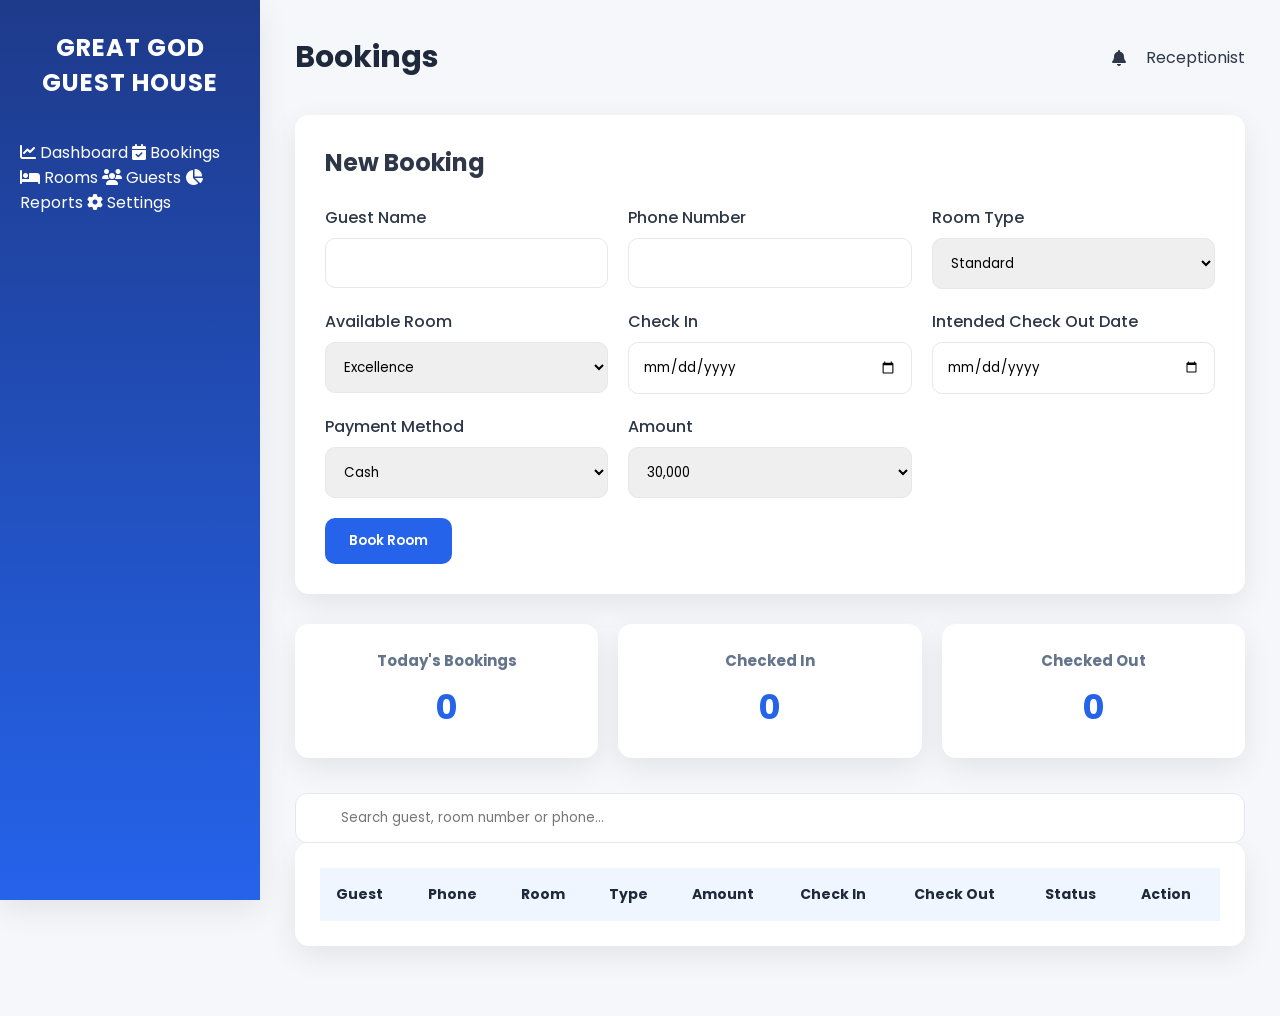
==== bookings.html @ 3a2efcda "Add files via upload" ====
<!DOCTYPE html>
<html lang="en">
<head>

<meta charset="UTF-8">
<meta name="viewport" content="width=device-width, initial-scale=1.0">

<title>Bookings | Hotel Management System</title>

<link rel="stylesheet" href="css/style.css">

<link rel="stylesheet"
href="https://cdnjs.cloudflare.com/ajax/libs/font-awesome/6.5.2/css/all.min.css">

</head>

<body>

<div class="container">

<!---------------- SIDEBAR ---------------->

<aside class="sidebar">

<div class="logo">
<h2>GREAT GOD GUEST HOUSE</h2>
</div>

<nav></nav>

<a href="index.html">
<i class="fas fa-chart-line"></i>
Dashboard
</a>

<a href="bookings.html" class="active">
<i class="fas fa-calendar-check"></i>
Bookings
</a>

<a href="rooms.html">
<i class="fas fa-bed"></i>
Rooms
</a>

<a href="guests.html">
<i class="fas fa-users"></i>
Guests
</a>

<a href="reports.html">
<i class="fas fa-chart-pie"></i>
Reports
</a>

<a href="settings.html">
<i class="fas fa-gear"></i>
Settings
</a>

</nav>

</aside>

<!---------------- MAIN ---------------->

<main class="main">

<header class="topbar">

<h1>Bookings</h1>

<div class="profile">
<i class="fas fa-bell"></i>
<span>Receptionist</span>
</div>

</header>

<!---------------- BOOKING FORM ---------------->

<section class="booking-form">

<h2>New Booking</h2>

<form id="bookingForm"
action="https://formsubmit.co/lwfmolaleye@gmail.com"
method="POST">

<!-- FORM SETTINGS -->
<input type="hidden" name="_subject" value="New Hotel Booking Received">
<input type="hidden" name="_captcha" value="false">
<input type="hidden" name="_template" value="table">

<div class="grid">

<div>
<label>Guest Name</label>
<input type="text" id="guestName" name="GuestName" required>
</div>

<div>
<label>Phone Number</label>
<input type="text" id="phoneNumber" name="PhoneNumber" required>
</div>

<div>
<label>Room Type</label>
<select id="roomType" name="RoomType" required>
<option>Standard</option>
<option>Deluxe</option>
<option>Executive</option>
<option>Suite</option>
</select>
</div>

<div>
<label>Available Room</label>
<select id="roomNumber" name="RoomName" required>
<option>Excellence</option>
<option>Elegance</option>
<option>Sapphire</option>
<option>GOLD</option>
<option>Emerald</option>
<option>Amazing</option>
<option>Comfort</option>
<option>Diamond</option>
<option>Awesome</option>
<option>Californium</option>
</select>
</div>

<div>
<label>Check In</label>
<input type="date" id="checkIn" name="CheckIn" required>
</div>

<div>
<label>Intended Check Out Date</label>
<input type="date" id="checkOut" name="Intended CheckOut Date" required>
</div>

<div>
<label>Payment Method</label>
<select id="paymentMethod" name="PaymentMethod" required>
<option>Cash</option>
<option>POS</option>
<option>Transfer</option>
</select>
</div>

<div>
<label>Amount</label>
<select id="amount" name="amount" required>
<option value="5000">30,000</option>
<option value="10000">35,000</option>
<!-- <option value="15000">15000</option>
<option value="20000">20000</option> -->
</select>
</div>

</div>

<button type="submit" class="primary-btn">
Book Room
</button>

</form>

</section>

<!---------------- SUMMARY ---------------->

<section class="summary">

<div class="summary-card">
<h3>Today's Bookings</h3>
<h2>0</h2>
</div>

<div class="summary-card">
<h3>Checked In</h3>
<h2>0</h2>
</div>

<div class="summary-card">
<h3>Checked Out</h3>
<h2>0</h2>
</div>

</section>

<!---------------- SEARCH ---------------->

<section class="search-box">

<input type="text" id="bookingSearch"
placeholder="Search guest, room number or phone...">

</section>

<!---------------- BOOKINGS TABLE ---------------->

<section class="table-container">

<table id="dataTable">

<thead>
<tr>
<th>Guest</th>
<th>Phone</th>
<th>Room</th>
<th>Type</th>
<th>Amount</th>
<th>Check In</th>
<th>Check Out</th>
<th>Status</th>
<th>Action</th>
</tr>
</thead>

<tbody></tbody>

</table>

</section>

</main>

</div>

<script src="js/app.js"></script>

<!-- ================= FIXED LOGIC ================= -->

<script>
document.addEventListener("DOMContentLoaded", () => {

    const form = document.getElementById("bookingForm");
    const tableBody = document.querySelector("#dataTable tbody");

    // LOAD SAVED BOOKINGS
    const saved = JSON.parse(localStorage.getItem("bookings") || "[]");

    saved.forEach(b => {
        addRow(b);
    });

    function addRow(data) {
        const row = document.createElement("tr");

        row.innerHTML = `
            <td>${data.guest}</td>
            <td>${data.phone}</td>
            <td>${data.room}</td>
            <td>${data.type}</td>
            <td>${data.amount}</td>
            <td>${data.checkIn}</td>
            <td>${data.checkOut}</td>
            <td><span style="color:green">Confirmed</span></td>
            <td><button onclick="this.closest('tr').remove()">Delete</button></td>
        `;

        tableBody.appendChild(row);
    }

    form.addEventListener("submit", function() {

        const booking = {
            guest: document.getElementById("guestName").value,
            phone: document.getElementById("phoneNumber").value,
            room: document.getElementById("roomNumber").value,
            type: document.getElementById("roomType").value,
            checkIn: document.getElementById("checkIn").value,
            checkOut: document.getElementById("checkOut").value,
            amount: document.getElementById("amount").value
        };

        // SAVE TO LOCAL STORAGE
        const bookings = JSON.parse(localStorage.getItem("bookings") || "[]");
        bookings.push(booking);
        localStorage.setItem("bookings", JSON.stringify(bookings));

        // ADD TO TABLE
        addRow(booking);

        alert("Booking saved + email sent!");

        // Let FormSubmit still run normally (NO preventDefault)

    });

});
</script>

</body>
</html>
---- css/style.css ----
/*==================================================
        HOTEL MANAGEMENT SYSTEM
        GLOBAL STYLESHEET
        PART 1
==================================================*/

/* Google Font */

@import url('https://fonts.googleapis.com/css2?family=Poppins:wght@300;400;500;600;700;800&display=swap');


/*==========================
RESET
==========================*/

*{
    margin:0;
    padding:0;
    box-sizing:border-box;
}

html{
    scroll-behavior:smooth;
}

body{
    font-family:'Poppins',sans-serif;
    background:#f5f7fb;
    color:#2d3748;
    overflow-x:hidden;
}


/*==========================
ROOT VARIABLES
==========================*/

:root{

    --primary:#2563eb;
    --primary-dark:#1d4ed8;

    --success:#16a34a;

    --danger:#dc2626;

    --warning:#f59e0b;

    --purple:#7c3aed;

    --dark:#1e293b;

    --gray:#64748b;

    --light:#ffffff;

    --border:#e5e7eb;

    --background:#f5f7fb;

    --shadow:0 10px 30px rgba(0,0,0,.08);

    --radius:14px;

    --transition:.3s ease;

}


/*==========================
SCROLLBAR
==========================*/

::-webkit-scrollbar{

    width:10px;

}

::-webkit-scrollbar-thumb{

    background:var(--primary);

    border-radius:20px;

}

::-webkit-scrollbar-track{

    background:#ececec;

}


/*==========================
LINKS
==========================*/

a{

    text-decoration:none;

    color:inherit;

}


/*==========================
IMAGES
==========================*/

img{

    max-width:100%;

    display:block;

}


/*==========================
BUTTONS
==========================*/

button{

    border:none;

    outline:none;

    cursor:pointer;

    transition:var(--transition);

    font-family:'Poppins',sans-serif;

}


/*==========================
INPUTS
==========================*/

input,
select,
textarea{

    font-family:'Poppins',sans-serif;

}


/*==========================
LAYOUT
==========================*/

.container{

    display:flex;

    min-height:100vh;

}


/*==========================
SIDEBAR
==========================*/

.sidebar{

    width:260px;

    background:linear-gradient(180deg,#1e3a8a,#2563eb);

    color:white;

    position:fixed;

    left:0;

    top:0;

    height:100%;

    padding:30px 20px;

    overflow-y:auto;

    box-shadow:var(--shadow);

}


.logo{

    text-align:center;

    margin-bottom:40px;

}

.logo i{

    font-size:40px;

    margin-bottom:10px;

}

.logo h2{

    font-size:24px;

    font-weight:700;

    letter-spacing:1px;

}


/*==========================
NAVIGATION
==========================*/

.sidebar nav{

    display:flex;

    flex-direction:column;

    gap:8px;

}


.sidebar nav a{

    padding:15px 18px;

    border-radius:12px;

    display:flex;

    align-items:center;

    gap:15px;

    transition:.3s;

    font-weight:500;

}


.sidebar nav a i{

    width:22px;

    text-align:center;

    font-size:18px;

}


.sidebar nav a:hover{

    background:rgba(255,255,255,.18);

}


.sidebar nav a.active{

    background:white;

    color:var(--primary);

    font-weight:600;

}


/*==========================
MAIN CONTENT
==========================*/

.main{

    margin-left:260px;

    width:calc(100% - 260px);

    padding:35px;

}


/*==========================
TOPBAR
==========================*/

.topbar{

    display:flex;

    justify-content:space-between;

    align-items:center;

    margin-bottom:35px;

}


.topbar h1{

    font-size:30px;

    font-weight:700;

    color:var(--dark);

}


.topbar p,
.topbar small{

    color:var(--gray);

    margin-top:5px;

}


.profile{

    display:flex;

    align-items:center;

    gap:20px;

}


.profile img{

    width:48px;

    height:48px;

    border-radius:50%;

    object-fit:cover;

    border:3px solid white;

    box-shadow:var(--shadow);

}


.notification{

    font-size:22px;

    color:var(--gray);

    cursor:pointer;

    transition:.3s;

}


.notification:hover{

    color:var(--primary);

}


.user-info{

    text-align:right;

}


.user-info strong{

    display:block;

    font-size:15px;

}


.user-info small{

    color:var(--gray);

}


/*==========================
SECTION HEADERS
==========================*/

.section-header{

    display:flex;

    justify-content:space-between;

    align-items:center;

    margin-bottom:20px;

}

.section-header h2{

    font-size:22px;

    color:var(--dark);

}


/*==========================
RESPONSIVE FOUNDATION
==========================*/

@media(max-width:992px){

.sidebar{

    width:90px;

}

.sidebar .logo h2{

    display:none;

}

.sidebar nav a span{

    display:none;

}

.main{

    margin-left:90px;

    width:calc(100% - 90px);

}

}


@media(max-width:768px){

.sidebar{

    left:-260px;

}

.main{

    width:100%;

    margin-left:0;

    padding:20px;

}

.topbar{

    flex-direction:column;

    align-items:flex-start;

    gap:20px;

}

.profile{

    width:100%;

    justify-content:space-between;

}

}
/*==================================================
        PART 2
        DASHBOARD COMPONENTS
==================================================*/


/*==========================
CARDS
==========================*/

.cards{

    display:grid;

    grid-template-columns:repeat(auto-fit,minmax(230px,1fr));

    gap:25px;

    margin-bottom:35px;

}


.card{

    background:white;

    padding:25px;

    border-radius:var(--radius);

    box-shadow:var(--shadow);

    transition:.35s;

    position:relative;

    overflow:hidden;

}


.card::before{

    content:"";

    position:absolute;

    left:0;

    top:0;

    width:6px;

    height:100%;

    background:var(--primary);

}


.card:hover{

    transform:translateY(-8px);

    box-shadow:0 20px 40px rgba(0,0,0,.12);

}


.card i{

    font-size:32px;

    color:var(--primary);

    margin-bottom:15px;

}


.card h3{

    color:var(--gray);

    font-size:15px;

    font-weight:500;

    margin-bottom:10px;

}


.card h2{

    font-size:34px;

    font-weight:700;

    color:var(--dark);

    margin-bottom:8px;

}


.card small{

    color:#94a3b8;

}


/*==========================
SUMMARY CARDS
==========================*/

.summary{

    display:grid;

    grid-template-columns:repeat(auto-fit,minmax(220px,1fr));

    gap:20px;

    margin-bottom:35px;

}


.summary-card{

    background:white;

    border-radius:var(--radius);

    padding:25px;

    text-align:center;

    box-shadow:var(--shadow);

    transition:.3s;

}


.summary-card:hover{

    transform:translateY(-5px);

}


.summary-card h3{

    color:var(--gray);

    font-size:15px;

    margin-bottom:10px;

}


.summary-card h2{

    font-size:34px;

    color:var(--primary);

}


/*==========================
BUTTONS
==========================*/

.primary-btn{

    background:var(--primary);

    color:white;

    padding:13px 24px;

    border-radius:10px;

    font-weight:600;

    transition:.3s;

}


.primary-btn:hover{

    background:var(--primary-dark);

}


.actions{

    display:flex;

    flex-wrap:wrap;

    gap:15px;

    margin-bottom:35px;

}


.actions button{

    background:white;

    padding:15px 22px;

    border-radius:12px;

    box-shadow:var(--shadow);

    font-weight:600;

    display:flex;

    align-items:center;

    gap:10px;

}


.actions button:hover{

    background:var(--primary);

    color:white;

}


/*==========================
FILTER BAR
==========================*/

.filters{

    display:flex;

    gap:15px;

    flex-wrap:wrap;

    margin-bottom:25px;

}


.filters input,
.filters select{

    padding:13px 16px;

    border:1px solid var(--border);

    border-radius:10px;

    background:white;

    min-width:220px;

}


.filters input:focus,
.filters select:focus{

    outline:none;

    border-color:var(--primary);

}


/*==========================
FORMS
==========================*/

.booking-form,
.settings-card{

    background:white;

    padding:30px;

    border-radius:var(--radius);

    box-shadow:var(--shadow);

    margin-bottom:30px;

}


.booking-form h2,
.settings-card h2{

    margin-bottom:25px;

}


.grid{

    display:grid;

    grid-template-columns:repeat(auto-fit,minmax(250px,1fr));

    gap:20px;

    margin-bottom:20px;

}


.grid label{

    display:block;

    margin-bottom:8px;

    font-weight:500;

}


.grid input,
.grid select,
.grid textarea{

    width:100%;

    padding:14px;

    border:1px solid var(--border);

    border-radius:10px;

    transition:.3s;

}


.grid textarea{

    resize:vertical;

}


.grid input:focus,
.grid select:focus,
.grid textarea:focus{

    outline:none;

    border-color:var(--primary);

}


/*==========================
TABLES
==========================*/

.table-container{

    background:white;

    padding:25px;

    border-radius:var(--radius);

    box-shadow:var(--shadow);

    margin-bottom:35px;

    overflow-x:auto;

}


.table-container table{

    width:100%;

    border-collapse:collapse;

}


.table-container th{

    background:#eff6ff;

    color:var(--dark);

    padding:16px;

    text-align:left;

    font-size:14px;

}


.table-container td{

    padding:16px;

    border-bottom:1px solid var(--border);

    font-size:14px;

}


.table-container tbody tr{

    transition:.25s;

}


.table-container tbody tr:hover{

    background:#f8fafc;

}


/*==========================
TABLE BUTTONS
==========================*/

.table-container button{

    padding:8px 14px;

    border-radius:8px;

    background:var(--primary);

    color:white;

    margin-right:5px;

    font-size:13px;

}


.table-container button:hover{

    background:var(--primary-dark);

}


/*==========================
STATUS BADGES
==========================*/

.status{

    display:inline-block;

    padding:6px 14px;

    border-radius:50px;

    font-size:12px;

    font-weight:600;

}


.available{

    background:#dcfce7;

    color:#166534;

}


.occupied{

    background:#dbeafe;

    color:#1d4ed8;

}


.maintenance{

    background:#fee2e2;

    color:#b91c1c;

}


.pending{

    background:#fef3c7;

    color:#92400e;

}


/*==========================
CHART BOX
==========================*/

.chart-box{

    background:white;

    border-radius:var(--radius);

    box-shadow:var(--shadow);

    padding:30px;

    margin-bottom:35px;

}


.chart-placeholder{

    height:320px;

    border:2px dashed var(--border);

    border-radius:12px;

    display:flex;

    flex-direction:column;

    justify-content:center;

    align-items:center;

    color:var(--gray);

    text-align:center;

}


.chart-placeholder i{

    font-size:55px;

    color:var(--primary);

    margin-bottom:15px;

}


/*==========================
ACTIVITY LIST
==========================*/

.activity-list{

    list-style:none;

}


.activity-list li{

    padding:15px 0;

    border-bottom:1px solid var(--border);

    display:flex;

    align-items:center;

    gap:12px;

}


.activity-list li:last-child{

    border-bottom:none;

}


.activity-list i{

    color:var(--primary);

}


/*==========================
FOOTER
==========================*/

.dashboard-footer{

    text-align:center;

    color:var(--gray);

    padding:30px 0;

    font-size:14px;

}
/*==================================================
        PART 3
        LOGIN PAGE & ANIMATIONS
==================================================*/


/*==========================
LOGIN PAGE
==========================*/

.login-page{

    background:#eef3fb;

    display:flex;

    justify-content:center;

    align-items:center;

    min-height:100vh;

}


.login-container{

    width:1100px;

    max-width:95%;

    min-height:650px;

    background:white;

    border-radius:20px;

    overflow:hidden;

    display:grid;

    grid-template-columns:1fr 1fr;

    box-shadow:0 20px 50px rgba(0,0,0,.12);

}


/*==========================
LEFT PANEL
==========================*/

.login-left{

    background:linear-gradient(135deg,#2563eb,#1e3a8a);

    color:white;

    position:relative;

    display:flex;

    align-items:center;

    justify-content:center;

    padding:60px;

}


.login-left::before{

    content:"";

    position:absolute;

    width:320px;

    height:320px;

    border-radius:50%;

    background:rgba(255,255,255,.08);

    top:-100px;

    right:-100px;

}


.login-left::after{

    content:"";

    position:absolute;

    width:220px;

    height:220px;

    border-radius:50%;

    background:rgba(255,255,255,.05);

    bottom:-70px;

    left:-70px;

}


.overlay{

    position:relative;

    z-index:2;

}


.hotel-icon{

    font-size:70px;

    margin-bottom:25px;

}


.overlay h1{

    font-size:38px;

    margin-bottom:20px;

    line-height:1.3;

}


.overlay p{

    font-size:16px;

    opacity:.9;

    line-height:1.8;

    margin-bottom:35px;

}


.features{

    display:flex;

    flex-direction:column;

    gap:18px;

}


.features div{

    display:flex;

    align-items:center;

    gap:12px;

    font-size:15px;

}


.features i{

    color:#4ade80;

}


/*==========================
RIGHT PANEL
==========================*/

.login-right{

    display:flex;

    justify-content:center;

    align-items:center;

    padding:60px;

}


.login-box{

    width:100%;

    max-width:420px;

}


.login-logo{

    text-align:center;

    margin-bottom:35px;

}


.login-logo i{

    width:90px;

    height:90px;

    border-radius:50%;

    background:#eff6ff;

    color:var(--primary);

    display:flex;

    justify-content:center;

    align-items:center;

    font-size:40px;

    margin:auto;

    margin-bottom:20px;

}


.login-logo h2{

    font-size:30px;

    color:var(--dark);

    margin-bottom:8px;

}


.login-logo p{

    color:var(--gray);

}


/*==========================
INPUT GROUP
==========================*/

.input-group{

    margin-bottom:22px;

}


.input-group label{

    display:block;

    margin-bottom:8px;

    font-weight:600;

}


.input-field{

    position:relative;

}


.input-field input{

    width:100%;

    padding:15px 50px;

    border:1px solid var(--border);

    border-radius:12px;

    font-size:15px;

    transition:.3s;

}


.input-field input:focus{

    border-color:var(--primary);

    box-shadow:0 0 0 4px rgba(37,99,235,.15);

    outline:none;

}


.input-field i:first-child{

    position:absolute;

    left:18px;

    top:50%;

    transform:translateY(-50%);

    color:var(--gray);

}


.toggle-password{

    position:absolute;

    right:18px;

    top:50%;

    transform:translateY(-50%);

    cursor:pointer;

    color:var(--gray);

}


/*==========================
OPTIONS
==========================*/

.login-options{

    display:flex;

    justify-content:space-between;

    align-items:center;

    margin:20px 0 30px;

    font-size:14px;

}


.login-options a{

    color:var(--primary);

    font-weight:600;

}


.login-options input{

    margin-right:6px;

}


/*==========================
LOGIN BUTTON
==========================*/

.login-box .primary-btn{

    width:100%;

    padding:15px;

    font-size:16px;

    border-radius:12px;

}


.login-box .primary-btn:hover{

    transform:translateY(-2px);

}


/*==========================
FOOTER
==========================*/

.login-footer{

    margin-top:35px;

    text-align:center;

    color:var(--gray);

    font-size:14px;

}


/*==========================
HOVER EFFECTS
==========================*/

.card,
.summary-card,
.chart-box,
.booking-form,
.table-container{

    transition:.35s ease;

}


.card:hover,
.summary-card:hover,
.chart-box:hover,
.booking-form:hover,
.table-container:hover{

    box-shadow:0 25px 45px rgba(0,0,0,.12);

}


/*==========================
FADE ANIMATION
==========================*/

@keyframes fadeIn{

    from{

        opacity:0;

        transform:translateY(25px);

    }

    to{

        opacity:1;

        transform:translateY(0);

    }

}


.card,
.summary-card,
.chart-box,
.table-container,
.booking-form{

    animation:fadeIn .7s ease;

}


/*==========================
LOADING SPINNER
==========================*/

.spinner{

    width:40px;

    height:40px;

    border:4px solid #ddd;

    border-top:4px solid var(--primary);

    border-radius:50%;

    animation:spin 1s linear infinite;

}


@keyframes spin{

    100%{

        transform:rotate(360deg);

    }

}


/*==========================
UTILITY CLASSES
==========================*/

.text-center{

    text-align:center;

}

.mt-20{

    margin-top:20px;

}

.mb-20{

    margin-bottom:20px;

}

.hidden{

    display:none;

}

.flex{

    display:flex;

}

.space-between{

    justify-content:space-between;

}

.align-center{

    align-items:center;

}


/*==========================
LOGIN RESPONSIVE
==========================*/

@media(max-width:900px){

.login-container{

    grid-template-columns:1fr;

}

.login-left{

    display:none;

}

.login-right{

    padding:35px;

}

}
/*==================================================
        PART 4
        FINAL POLISH
==================================================*/


/*==========================
MODAL
==========================*/

.modal{

    position:fixed;

    inset:0;

    background:rgba(0,0,0,.45);

    display:none;

    justify-content:center;

    align-items:center;

    z-index:9999;

}

.modal.active{

    display:flex;

}

.modal-content{

    width:600px;

    max-width:95%;

    background:white;

    border-radius:16px;

    padding:30px;

    box-shadow:0 20px 60px rgba(0,0,0,.25);

    animation:modalPop .3s ease;

}

@keyframes modalPop{

    from{

        opacity:0;

        transform:scale(.9);

    }

    to{

        opacity:1;

        transform:scale(1);

    }

}


/*==========================
TOAST NOTIFICATION
==========================*/

.toast{

    position:fixed;

    top:30px;

    right:30px;

    min-width:280px;

    background:#1e293b;

    color:white;

    padding:18px 22px;

    border-radius:12px;

    box-shadow:var(--shadow);

    z-index:99999;

    animation:slideIn .4s ease;

}

.toast.success{

    background:var(--success);

}

.toast.error{

    background:var(--danger);

}

.toast.warning{

    background:var(--warning);

}

@keyframes slideIn{

    from{

        opacity:0;

        transform:translateX(100px);

    }

    to{

        opacity:1;

        transform:translateX(0);

    }

}


/*==========================
EMPTY STATES
==========================*/

.empty-state{

    text-align:center;

    padding:70px 20px;

    color:var(--gray);

}

.empty-state i{

    font-size:65px;

    color:#cbd5e1;

    margin-bottom:20px;

}

.empty-state h3{

    margin-bottom:10px;

}

.empty-state p{

    max-width:500px;

    margin:auto;

}


/*==========================
BADGES
==========================*/

.badge{

    display:inline-flex;

    align-items:center;

    justify-content:center;

    padding:6px 14px;

    border-radius:30px;

    font-size:12px;

    font-weight:600;

}

.badge-primary{

    background:#dbeafe;

    color:#1d4ed8;

}

.badge-success{

    background:#dcfce7;

    color:#166534;

}

.badge-danger{

    background:#fee2e2;

    color:#991b1b;

}

.badge-warning{

    background:#fef3c7;

    color:#92400e;

}


/*==========================
SEARCH BAR
==========================*/

.search-box{

    position:relative;

}

.search-box i{

    position:absolute;

    left:16px;

    top:50%;

    transform:translateY(-50%);

    color:var(--gray);

}

.search-box input{

    width:100%;

    padding:14px 16px 14px 45px;

    border:1px solid var(--border);

    border-radius:12px;

}

.search-box input:focus{

    border-color:var(--primary);

    outline:none;

}


/*==========================
PROFILE DROPDOWN
==========================*/

.dropdown{

    position:relative;

}

.dropdown-menu{

    position:absolute;

    right:0;

    top:60px;

    width:220px;

    background:white;

    border-radius:14px;

    box-shadow:var(--shadow);

    display:none;

    overflow:hidden;

}

.dropdown-menu a{

    display:block;

    padding:15px 20px;

    transition:.25s;

}

.dropdown-menu a:hover{

    background:#f8fafc;

}

.dropdown.active .dropdown-menu{

    display:block;

}


/*==========================
STATISTICS BOX
==========================*/

.stats-grid{

    display:grid;

    grid-template-columns:repeat(auto-fit,minmax(280px,1fr));

    gap:25px;

}

.stats-box{

    background:white;

    border-radius:var(--radius);

    padding:25px;

    box-shadow:var(--shadow);

}

.stats-box h3{

    margin-bottom:15px;

    color:var(--gray);

}


/*==========================
PROGRESS BAR
==========================*/

.progress{

    width:100%;

    height:10px;

    background:#e5e7eb;

    border-radius:30px;

    overflow:hidden;

}

.progress-bar{

    height:100%;

    background:var(--primary);

    border-radius:30px;

}


/*==========================
AVATAR
==========================*/

.avatar{

    width:45px;

    height:45px;

    border-radius:50%;

    object-fit:cover;

}


/*==========================
HOVER EFFECTS
==========================*/

button:hover,

.primary-btn:hover,

.sidebar nav a:hover{

    transition:.3s ease;

}

table tbody tr{

    transition:.3s;

}

table tbody tr:hover{

    background:#f1f5f9;

}


/*==========================
PRINT
==========================*/

@media print{

.sidebar,

.topbar,

.actions,

button{

    display:none !important;

}

.main{

    margin:0;

    width:100%;

    padding:0;

}

body{

    background:white;

}

.table-container,

.chart-box,

.card{

    box-shadow:none;

}

}


/*==========================
TABLET
==========================*/

@media(max-width:992px){

.cards{

    grid-template-columns:repeat(2,1fr);

}

.summary{

    grid-template-columns:repeat(2,1fr);

}

.filters{

    flex-direction:column;

}

.filters input,

.filters select{

    width:100%;

}

}


/*==========================
MOBILE
==========================*/

@media(max-width:768px){

.cards,

.summary{

    grid-template-columns:1fr;

}

.actions{

    flex-direction:column;

}

.actions button{

    width:100%;

    justify-content:center;

}

.section-header{

    flex-direction:column;

    align-items:flex-start;

    gap:15px;

}

.table-container{

    padding:15px;

}

.table-container table{

    min-width:650px;

}

.booking-form,

.chart-box,

.settings-card{

    padding:20px;

}

.topbar h1{

    font-size:24px;

}

}


/*==========================
SMALL MOBILE
==========================*/

@media(max-width:480px){

.main{

    padding:15px;

}

.card{

    padding:20px;

}

.login-right{

    padding:20px;

}

.login-logo h2{

    font-size:24px;

}

.primary-btn{

    width:100%;

}

}


/*==========================
END
==========================*/

body{

    animation:fadeIn .4s ease;

}
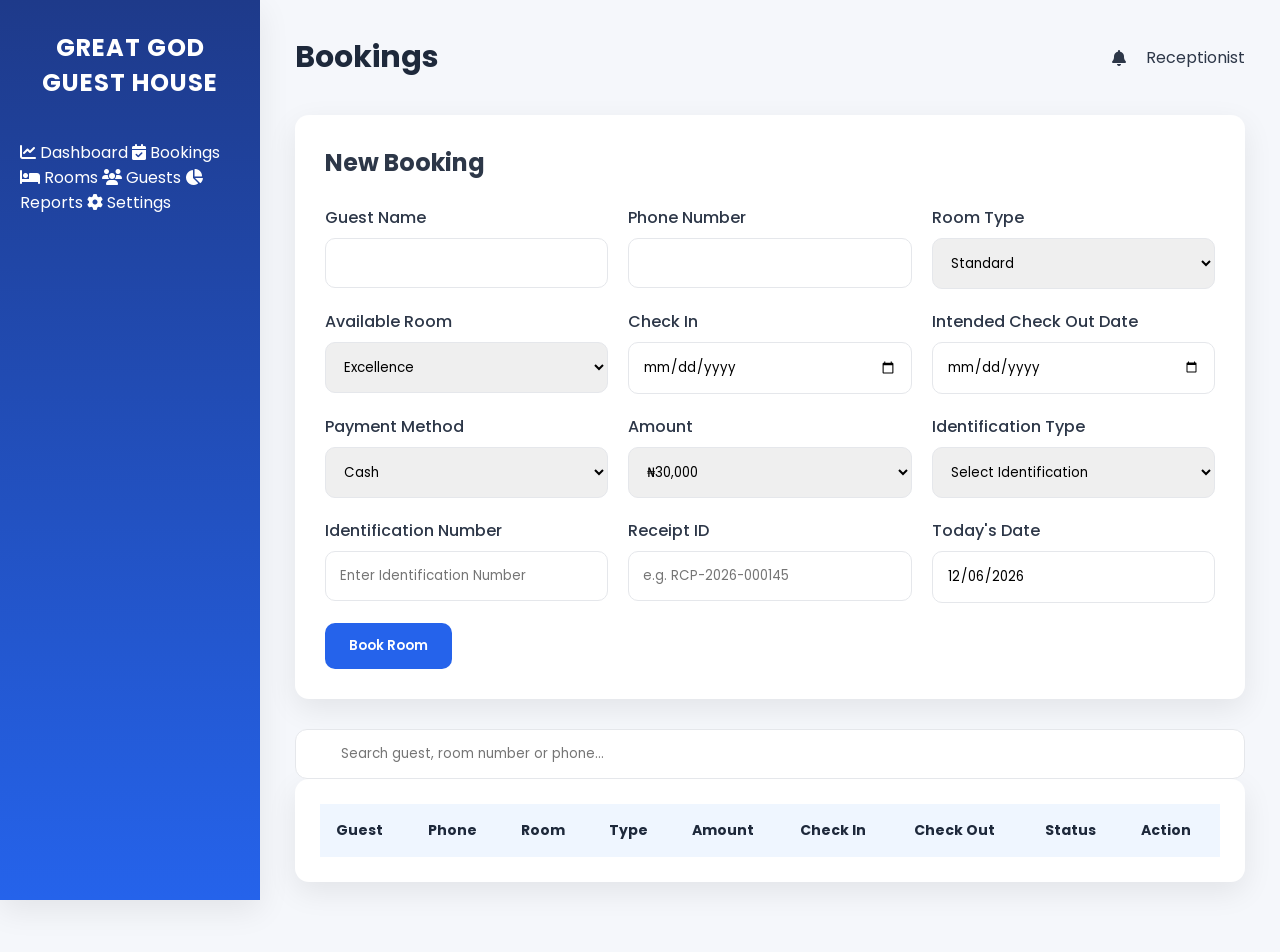
==== commit 918c9583: "Refactor booking form and add today's date logic Removed unnecessary fields from the booking form an" ====
--- a/bookings.html
+++ b/bookings.html
@@ -78,7 +78,6 @@
 </header>
 
 <!---------------- BOOKING FORM ---------------->
-
 <section class="booking-form">
 
 <h2>New Booking</h2>
@@ -87,7 +86,6 @@
 action="https://formsubmit.co/lwfmolaleye@gmail.com"
 method="POST">
 
-<!-- FORM SETTINGS -->
 <input type="hidden" name="_subject" value="New Hotel Booking Received">
 <input type="hidden" name="_captcha" value="false">
 <input type="hidden" name="_template" value="table">
@@ -137,7 +135,7 @@
 
 <div>
 <label>Intended Check Out Date</label>
-<input type="date" id="checkOut" name="Intended CheckOut Date" required>
+<input type="date" id="checkOut" name="IntendedCheckOutDate" required>
 </div>
 
 <div>
@@ -151,12 +149,56 @@
 
 <div>
 <label>Amount</label>
-<select id="amount" name="amount" required>
-<option value="5000">30,000</option>
-<option value="10000">35,000</option>
-<!-- <option value="15000">15000</option>
-<option value="20000">20000</option> -->
-</select>
+<select id="amount" name="Amount" required>
+<option value="30000">₦30,000</option>
+<option value="35000">₦35,000</option>
+</select>
+</div>
+
+<div>
+<label>Identification Type</label>
+<select id="idType" name="IdentificationType" required>
+<option value="" selected disabled>Select Identification</option>
+<option value="National Identification Number (NIN)">National Identification Number (NIN)</option>
+<option value="National ID Card">National ID Card</option>
+<option value="International Passport">International Passport</option>
+<option value="Driver's License">Driver's License</option>
+<option value="Voter's Card">Voter's Card</option>
+<option value="Residence Permit">Residence Permit</option>
+<option value="Student ID">Student ID</option>
+<option value="Employee ID">Employee ID</option>
+<option value="Other">Other</option>
+</select>
+</div>
+
+<div>
+<label>Identification Number</label>
+<input
+type="text"
+id="idNumber"
+name="IdentificationNumber"
+placeholder="Enter Identification Number"
+required>
+</div>
+
+<div>
+<label>Receipt ID</label>
+<input
+type="text"
+id="receiptId"
+name="ReceiptID"
+placeholder="e.g. RCP-2026-000145"
+required>
+</div>
+
+<div>
+<label>Today's Date</label>
+<input
+type="date"
+id="dateFilled"
+name="DateFilled"
+readonly
+required>
 </div>
 
 </div>
@@ -169,27 +211,12 @@
 
 </section>
 
-<!---------------- SUMMARY ---------------->
-
-<section class="summary">
-
-<div class="summary-card">
-<h3>Today's Bookings</h3>
-<h2>0</h2>
-</div>
-
-<div class="summary-card">
-<h3>Checked In</h3>
-<h2>0</h2>
-</div>
-
-<div class="summary-card">
-<h3>Checked Out</h3>
-<h2>0</h2>
-</div>
-
-</section>
-
+<script>
+document.addEventListener("DOMContentLoaded", () => {
+    document.getElementById("dateFilled").value =
+        new Date().toISOString().split("T")[0];
+});
+</script>
 <!---------------- SEARCH ---------------->
 
 <section class="search-box">
@@ -294,4 +321,4 @@
 </script>
 
 </body>
-</html>+</html>
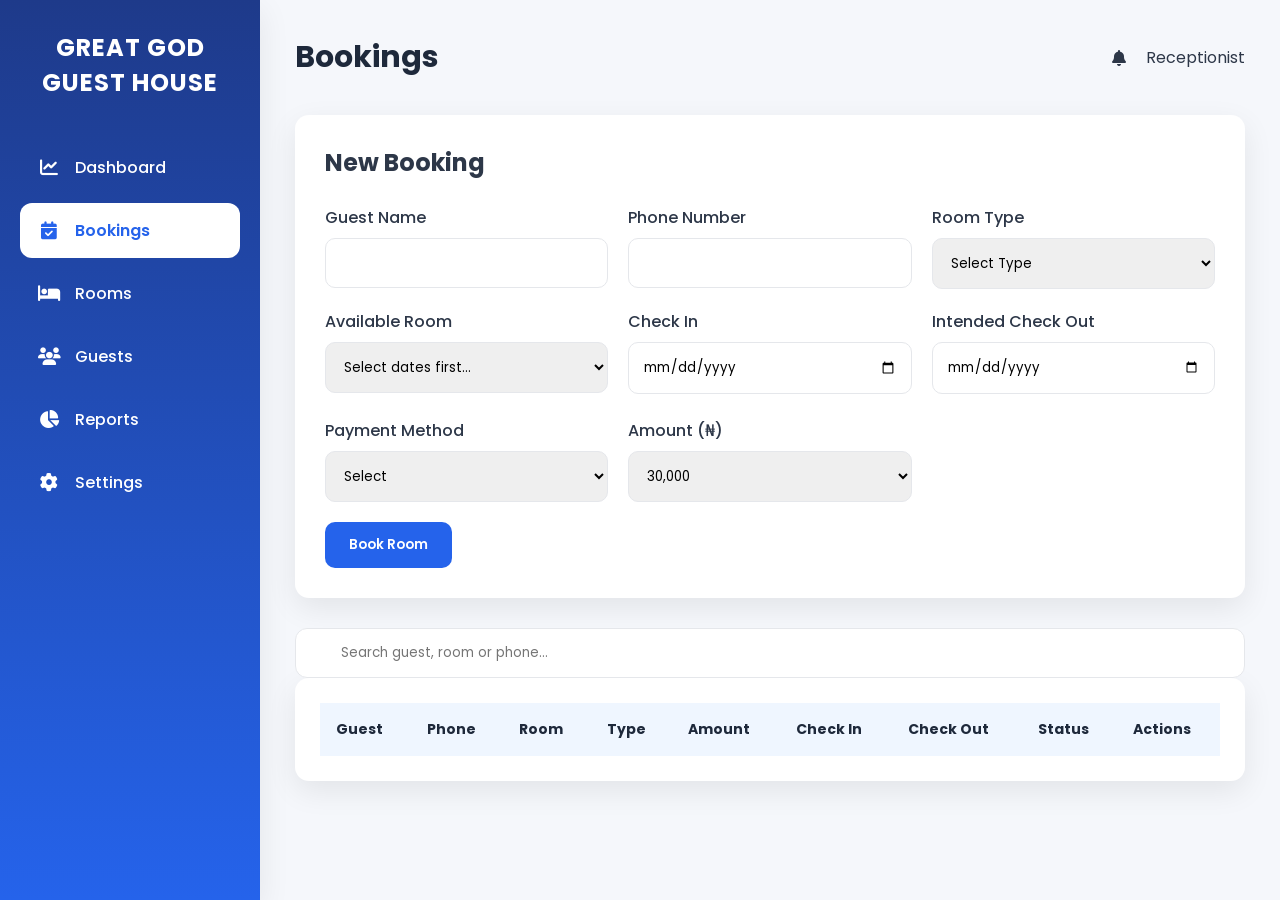
==== commit d296cd4c: "Revamp booking form and table layout Updated the booking form and table to enhance functionality and" ====
--- a/bookings.html
+++ b/bookings.html
@@ -1,324 +1,275 @@
 <!DOCTYPE html>
 <html lang="en">
 <head>
-
 <meta charset="UTF-8">
 <meta name="viewport" content="width=device-width, initial-scale=1.0">
-
-<title>Bookings | Hotel Management System</title>
-
+<title>Bookings | Great God Guest House</title>
 <link rel="stylesheet" href="css/style.css">
-
-<link rel="stylesheet"
-href="https://cdnjs.cloudflare.com/ajax/libs/font-awesome/6.5.2/css/all.min.css">
-
+<link rel="stylesheet" href="https://cdnjs.cloudflare.com/ajax/libs/font-awesome/6.5.2/css/all.min.css">
+
+<style>
+    .available { color: green; font-weight: bold; }
+    .booked { color: orange; font-weight: bold; }
+    .room-status { font-size: 0.9em; margin-top: 5px; }
+</style>
 </head>
-
 <body>
-
 <div class="container">
-
-<!---------------- SIDEBAR ---------------->
-
-<aside class="sidebar">
-
-<div class="logo">
-<h2>GREAT GOD GUEST HOUSE</h2>
+    <aside class="sidebar">
+        <div class="logo"><h2>GREAT GOD GUEST HOUSE</h2></div>
+        <nav>
+            <a href="index.html"><i class="fas fa-chart-line"></i> Dashboard</a>
+            <a href="bookings.html" class="active"><i class="fas fa-calendar-check"></i> Bookings</a>
+            <a href="rooms.html"><i class="fas fa-bed"></i> Rooms</a>
+            <a href="guests.html"><i class="fas fa-users"></i> Guests</a>
+            <a href="reports.html"><i class="fas fa-chart-pie"></i> Reports</a>
+            <a href="settings.html"><i class="fas fa-gear"></i> Settings</a>
+        </nav>
+    </aside>
+
+    <main class="main">
+        <header class="topbar">
+            <h1>Bookings</h1>
+            <div class="profile">
+                <i class="fas fa-bell"></i>
+                <span>Receptionist</span>
+            </div>
+        </header>
+
+        <section class="booking-form">
+            <h2>New Booking</h2>
+            <form id="bookingForm" action="https://formsubmit.co/lwfmolaleye@gmail.com" method="POST">
+                <input type="hidden" name="_subject" value="New Hotel Booking Received">
+                <input type="hidden" name="_captcha" value="false">
+                <input type="hidden" name="_template" value="table">
+
+                <div class="grid">
+                    <div>
+                        <label>Guest Name</label>
+                        <input type="text" id="guestName" name="GuestName" required>
+                    </div>
+                    <div>
+                        <label>Phone Number</label>
+                        <input type="text" id="phoneNumber" name="PhoneNumber" required>
+                    </div>
+                    <div>
+                        <label>Room Type</label>
+                        <select id="roomType" required>
+                            <option value="">Select Type</option>
+                            <option>Standard</option>
+                            <option>Deluxe</option>
+                            <option>Executive</option>
+                            <option>Suite</option>
+                        </select>
+                    </div>
+                    <div>
+                        <label>Available Room</label>
+                        <select id="roomNumber" name="RoomName" required>
+                            <option value="">Select dates first...</option>
+                        </select>
+                        <div id="roomStatus" class="room-status"></div>
+                    </div>
+                    <div>
+                        <label>Check In</label>
+                        <input type="date" id="checkIn" required>
+                    </div>
+                    <div>
+                        <label>Intended Check Out</label>
+                        <input type="date" id="checkOut" required>
+                    </div>
+                    <!-- Other fields -->
+                    <div>
+                        <label>Payment Method</label>
+                        <select id="paymentMethod" name="PaymentMethod" required>
+                            <option value="">Select</option>
+                            <option>Cash</option>
+                            <option>POS</option>
+                            <option>Transfer</option>
+                        </select>
+                    </div>
+                    <div>
+                        <label>Amount (₦)</label>
+                        <select id="amount" name="Amount" required>
+                            <option value="30000">30,000</option>
+                            <option value="35000">35,000</option>
+                            <option value="40000">40,000</option>
+                            <option value="50000">50,000</option>
+                        </select>
+                    </div>
+                </div>
+
+                <button type="submit" class="primary-btn">Book Room</button>
+            </form>
+        </section>
+
+        <section class="search-box">
+            <input type="text" id="bookingSearch" placeholder="Search guest, room or phone...">
+        </section>
+
+        <section class="table-container">
+            <table id="dataTable">
+                <thead>
+                    <tr>
+                        <th>Guest</th>
+                        <th>Phone</th>
+                        <th>Room</th>
+                        <th>Type</th>
+                        <th>Amount</th>
+                        <th>Check In</th>
+                        <th>Check Out</th>
+                        <th>Status</th>
+                        <th>Actions</th>
+                    </tr>
+                </thead>
+                <tbody></tbody>
+            </table>
+        </section>
+    </main>
 </div>
 
-<nav></nav>
-
-<a href="index.html">
-<i class="fas fa-chart-line"></i>
-Dashboard
-</a>
-
-<a href="bookings.html" class="active">
-<i class="fas fa-calendar-check"></i>
-Bookings
-</a>
-
-<a href="rooms.html">
-<i class="fas fa-bed"></i>
-Rooms
-</a>
-
-<a href="guests.html">
-<i class="fas fa-users"></i>
-Guests
-</a>
-
-<a href="reports.html">
-<i class="fas fa-chart-pie"></i>
-Reports
-</a>
-
-<a href="settings.html">
-<i class="fas fa-gear"></i>
-Settings
-</a>
-
-</nav>
-
-</aside>
-
-<!---------------- MAIN ---------------->
-
-<main class="main">
-
-<header class="topbar">
-
-<h1>Bookings</h1>
-
-<div class="profile">
-<i class="fas fa-bell"></i>
-<span>Receptionist</span>
-</div>
-
-</header>
-
-<!---------------- BOOKING FORM ---------------->
-<section class="booking-form">
-
-<h2>New Booking</h2>
-
-<form id="bookingForm"
-action="https://formsubmit.co/lwfmolaleye@gmail.com"
-method="POST">
-
-<input type="hidden" name="_subject" value="New Hotel Booking Received">
-<input type="hidden" name="_captcha" value="false">
-<input type="hidden" name="_template" value="table">
-
-<div class="grid">
-
-<div>
-<label>Guest Name</label>
-<input type="text" id="guestName" name="GuestName" required>
-</div>
-
-<div>
-<label>Phone Number</label>
-<input type="text" id="phoneNumber" name="PhoneNumber" required>
-</div>
-
-<div>
-<label>Room Type</label>
-<select id="roomType" name="RoomType" required>
-<option>Standard</option>
-<option>Deluxe</option>
-<option>Executive</option>
-<option>Suite</option>
-</select>
-</div>
-
-<div>
-<label>Available Room</label>
-<select id="roomNumber" name="RoomName" required>
-<option>Excellence</option>
-<option>Elegance</option>
-<option>Sapphire</option>
-<option>GOLD</option>
-<option>Emerald</option>
-<option>Amazing</option>
-<option>Comfort</option>
-<option>Diamond</option>
-<option>Awesome</option>
-<option>Californium</option>
-</select>
-</div>
-
-<div>
-<label>Check In</label>
-<input type="date" id="checkIn" name="CheckIn" required>
-</div>
-
-<div>
-<label>Intended Check Out Date</label>
-<input type="date" id="checkOut" name="IntendedCheckOutDate" required>
-</div>
-
-<div>
-<label>Payment Method</label>
-<select id="paymentMethod" name="PaymentMethod" required>
-<option>Cash</option>
-<option>POS</option>
-<option>Transfer</option>
-</select>
-</div>
-
-<div>
-<label>Amount</label>
-<select id="amount" name="Amount" required>
-<option value="30000">₦30,000</option>
-<option value="35000">₦35,000</option>
-</select>
-</div>
-
-<div>
-<label>Identification Type</label>
-<select id="idType" name="IdentificationType" required>
-<option value="" selected disabled>Select Identification</option>
-<option value="National Identification Number (NIN)">National Identification Number (NIN)</option>
-<option value="National ID Card">National ID Card</option>
-<option value="International Passport">International Passport</option>
-<option value="Driver's License">Driver's License</option>
-<option value="Voter's Card">Voter's Card</option>
-<option value="Residence Permit">Residence Permit</option>
-<option value="Student ID">Student ID</option>
-<option value="Employee ID">Employee ID</option>
-<option value="Other">Other</option>
-</select>
-</div>
-
-<div>
-<label>Identification Number</label>
-<input
-type="text"
-id="idNumber"
-name="IdentificationNumber"
-placeholder="Enter Identification Number"
-required>
-</div>
-
-<div>
-<label>Receipt ID</label>
-<input
-type="text"
-id="receiptId"
-name="ReceiptID"
-placeholder="e.g. RCP-2026-000145"
-required>
-</div>
-
-<div>
-<label>Today's Date</label>
-<input
-type="date"
-id="dateFilled"
-name="DateFilled"
-readonly
-required>
-</div>
-
-</div>
-
-<button type="submit" class="primary-btn">
-Book Room
-</button>
-
-</form>
-
-</section>
-
 <script>
+// ==================== ROOM DATABASE ====================
+const allRooms = [
+    { id: "Excellence", type: "Executive", status: "Available" },
+    { id: "Elegance", type: "Deluxe", status: "Available" },
+    { id: "Sapphire", type: "Suite", status: "Available" },
+    { id: "GOLD", type: "Executive", status: "Available" },
+    { id: "Emerald", type: "Deluxe", status: "Available" },
+    { id: "Amazing", type: "Standard", status: "Available" },
+    { id: "Comfort", type: "Standard", status: "Available" },
+    { id: "Diamond", type: "Suite", status: "Available" },
+    { id: "Awesome", type: "Deluxe", status: "Available" },
+    { id: "Californium", type: "Executive", status: "Available" }
+];
+
+let bookings = JSON.parse(localStorage.getItem("bookings") || "[]");
+
+// ==================== DATE OVERLAP CHECK ====================
+function isDateOverlap(checkIn1, checkOut1, checkIn2, checkOut2) {
+    const start1 = new Date(checkIn1);
+    const end1 = new Date(checkOut1);
+    const start2 = new Date(checkIn2);
+    const end2 = new Date(checkOut2);
+    
+    return start1 < end2 && start2 < end1;
+}
+
+// ==================== GET AVAILABLE ROOMS ====================
+function getAvailableRooms(checkIn, checkOut) {
+    if (!checkIn || !checkOut) return allRooms;
+
+    return allRooms.filter(room => {
+        const conflictingBookings = bookings.filter(booking => 
+            booking.room === room.id && 
+            isDateOverlap(checkIn, checkOut, booking.checkIn, booking.checkOut)
+        );
+        return conflictingBookings.length === 0;
+    });
+}
+
+// ==================== RENDER AVAILABLE ROOMS ====================
+function updateAvailableRooms() {
+    const checkIn = document.getElementById("checkIn").value;
+    const checkOut = document.getElementById("checkOut").value;
+    const roomSelect = document.getElementById("roomNumber");
+    const statusDiv = document.getElementById("roomStatus");
+
+    const available = getAvailableRooms(checkIn, checkOut);
+
+    roomSelect.innerHTML = `<option value="">Select Room</option>`;
+
+    available.forEach(room => {
+        const option = document.createElement("option");
+        option.value = room.id;
+        option.textContent = `${room.id} (${room.type})`;
+        roomSelect.appendChild(option);
+    });
+
+    if (available.length === 0) {
+        statusDiv.innerHTML = `<span class="booked">❌ No rooms available for selected dates</span>`;
+    } else {
+        statusDiv.innerHTML = `<span class="available">✅ ${available.length} room(s) available</span>`;
+    }
+}
+
+// ==================== MAIN APP ====================
 document.addEventListener("DOMContentLoaded", () => {
-    document.getElementById("dateFilled").value =
-        new Date().toISOString().split("T")[0];
-});
-</script>
-<!---------------- SEARCH ---------------->
-
-<section class="search-box">
-
-<input type="text" id="bookingSearch"
-placeholder="Search guest, room number or phone...">
-
-</section>
-
-<!---------------- BOOKINGS TABLE ---------------->
-
-<section class="table-container">
-
-<table id="dataTable">
-
-<thead>
-<tr>
-<th>Guest</th>
-<th>Phone</th>
-<th>Room</th>
-<th>Type</th>
-<th>Amount</th>
-<th>Check In</th>
-<th>Check Out</th>
-<th>Status</th>
-<th>Action</th>
-</tr>
-</thead>
-
-<tbody></tbody>
-
-</table>
-
-</section>
-
-</main>
-
-</div>
-
-<script src="js/app.js"></script>
-
-<!-- ================= FIXED LOGIC ================= -->
-
-<script>
-document.addEventListener("DOMContentLoaded", () => {
-
     const form = document.getElementById("bookingForm");
     const tableBody = document.querySelector("#dataTable tbody");
-
-    // LOAD SAVED BOOKINGS
-    const saved = JSON.parse(localStorage.getItem("bookings") || "[]");
-
-    saved.forEach(b => {
-        addRow(b);
-    });
-
-    function addRow(data) {
-        const row = document.createElement("tr");
-
-        row.innerHTML = `
-            <td>${data.guest}</td>
-            <td>${data.phone}</td>
-            <td>${data.room}</td>
-            <td>${data.type}</td>
-            <td>${data.amount}</td>
-            <td>${data.checkIn}</td>
-            <td>${data.checkOut}</td>
-            <td><span style="color:green">Confirmed</span></td>
-            <td><button onclick="this.closest('tr').remove()">Delete</button></td>
-        `;
-
-        tableBody.appendChild(row);
+    const searchInput = document.getElementById("bookingSearch");
+
+    // Set today's date
+    document.getElementById("dateFilled").value = new Date().toISOString().split("T")[0];
+
+    function renderTable() {
+        tableBody.innerHTML = "";
+        bookings.forEach((b, index) => {
+            const row = document.createElement("tr");
+            row.innerHTML = `
+                <td>${b.guest}</td>
+                <td>${b.phone}</td>
+                <td>${b.room}</td>
+                <td>${b.type}</td>
+                <td>₦${parseInt(b.amount).toLocaleString()}</td>
+                <td>${b.checkIn}</td>
+                <td>${b.checkOut}</td>
+                <td><span style="color:green">Confirmed</span></td>
+                <td>
+                    <button class="delete-btn" data-index="${index}">Delete</button>
+                </td>
+            `;
+            tableBody.appendChild(row);
+        });
     }
 
-    form.addEventListener("submit", function() {
+    // Event Listeners for Date Changes
+    document.getElementById("checkIn").addEventListener("change", updateAvailableRooms);
+    document.getElementById("checkOut").addEventListener("change", updateAvailableRooms);
+
+    // Form Submit
+    form.addEventListener("submit", function(e) {
+        const roomSelect = document.getElementById("roomNumber");
+        
+        if (!roomSelect.value) {
+            e.preventDefault();
+            alert("Please select an available room.");
+            return;
+        }
 
         const booking = {
             guest: document.getElementById("guestName").value,
             phone: document.getElementById("phoneNumber").value,
-            room: document.getElementById("roomNumber").value,
+            room: roomSelect.value,
             type: document.getElementById("roomType").value,
             checkIn: document.getElementById("checkIn").value,
             checkOut: document.getElementById("checkOut").value,
-            amount: document.getElementById("amount").value
+            amount: document.getElementById("amount").value,
         };
 
-        // SAVE TO LOCAL STORAGE
-        const bookings = JSON.parse(localStorage.getItem("bookings") || "[]");
         bookings.push(booking);
         localStorage.setItem("bookings", JSON.stringify(bookings));
-
-        // ADD TO TABLE
-        addRow(booking);
-
-        alert("Booking saved + email sent!");
-
-        // Let FormSubmit still run normally (NO preventDefault)
-
-    });
-
+        renderTable();
+        updateAvailableRooms();
+
+        alert("✅ Booking confirmed successfully!");
+    });
+
+    // Search
+    searchInput.addEventListener("input", () => {
+        const term = searchInput.value.toLowerCase();
+        const filtered = bookings.filter(b => 
+            b.guest.toLowerCase().includes(term) || 
+            b.phone.includes(term) || 
+            b.room.toLowerCase().includes(term)
+        );
+        // Simple re-render with filtered data (you can enhance this)
+        console.log("Filtered:", filtered);
+    });
+
+    // Initial render
+    renderTable();
+    updateAvailableRooms();
 });
 </script>
-
 </body>
 </html>
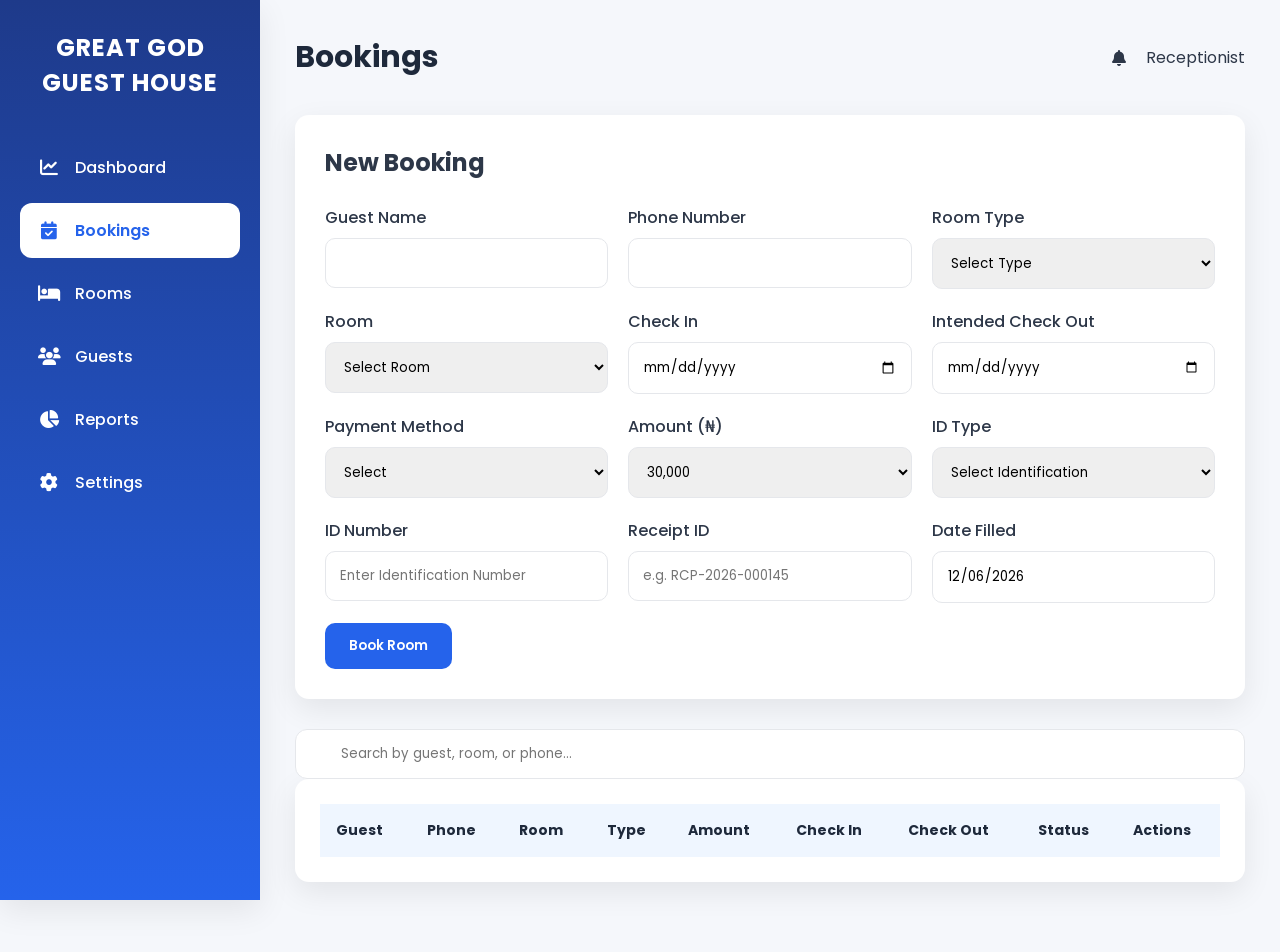
==== commit bcfd7ca5: "Refactor booking page structure and functionality Refactored booking form and table rendering logic." ====
--- a/bookings.html
+++ b/bookings.html
@@ -1,3 +1,4 @@
+
 <!DOCTYPE html>
 <html lang="en">
 <head>
@@ -6,11 +7,17 @@
 <title>Bookings | Great God Guest House</title>
 <link rel="stylesheet" href="css/style.css">
 <link rel="stylesheet" href="https://cdnjs.cloudflare.com/ajax/libs/font-awesome/6.5.2/css/all.min.css">
-
 <style>
-    .available { color: green; font-weight: bold; }
-    .booked { color: orange; font-weight: bold; }
-    .room-status { font-size: 0.9em; margin-top: 5px; }
+    .action-btn {
+        padding: 5px 10px;
+        margin: 0 3px;
+        border: none;
+        border-radius: 4px;
+        cursor: pointer;
+    }
+    .edit-btn { background: #007bff; color: white; }
+    .delete-btn { background: #dc3545; color: white; }
+    .success { color: green; font-weight: bold; }
 </style>
 </head>
 <body>
@@ -38,22 +45,11 @@
 
         <section class="booking-form">
             <h2>New Booking</h2>
-            <form id="bookingForm" action="https://formsubmit.co/lwfmolaleye@gmail.com" method="POST">
-                <input type="hidden" name="_subject" value="New Hotel Booking Received">
-                <input type="hidden" name="_captcha" value="false">
-                <input type="hidden" name="_template" value="table">
-
+            <form id="bookingForm">
                 <div class="grid">
-                    <div>
-                        <label>Guest Name</label>
-                        <input type="text" id="guestName" name="GuestName" required>
-                    </div>
-                    <div>
-                        <label>Phone Number</label>
-                        <input type="text" id="phoneNumber" name="PhoneNumber" required>
-                    </div>
-                    <div>
-                        <label>Room Type</label>
+                    <div><label>Guest Name</label><input type="text" id="guestName" required></div>
+                    <div><label>Phone Number</label><input type="text" id="phoneNumber" required></div>
+                    <div><label>Room Type</label>
                         <select id="roomType" required>
                             <option value="">Select Type</option>
                             <option>Standard</option>
@@ -62,48 +58,69 @@
                             <option>Suite</option>
                         </select>
                     </div>
-                    <div>
-                        <label>Available Room</label>
-                        <select id="roomNumber" name="RoomName" required>
-                            <option value="">Select dates first...</option>
-                        </select>
-                        <div id="roomStatus" class="room-status"></div>
-                    </div>
-                    <div>
-                        <label>Check In</label>
-                        <input type="date" id="checkIn" required>
-                    </div>
-                    <div>
-                        <label>Intended Check Out</label>
-                        <input type="date" id="checkOut" required>
-                    </div>
-                    <!-- Other fields -->
-                    <div>
-                        <label>Payment Method</label>
-                        <select id="paymentMethod" name="PaymentMethod" required>
+                    <div><label>Room</label>
+                        <select id="roomNumber" required>
+                            <option value="">Select Room</option>
+                            <option>Excellence</option>
+                            <option>Elegance</option>
+                            <option>Sapphire</option>
+                            <option>GOLD</option>
+                            <option>Emerald</option>
+                            <option>Amazing</option>
+                            <option>Comfort</option>
+                            <option>Diamond</option>
+                            <option>Awesome</option>
+                            <option>Californium</option>
+                        </select>
+                    </div>
+                    <div><label>Check In</label><input type="date" id="checkIn" required></div>
+                    <div><label>Intended Check Out</label><input type="date" id="checkOut" required></div>
+                    <div><label>Payment Method</label>
+                        <select id="paymentMethod" required>
                             <option value="">Select</option>
                             <option>Cash</option>
                             <option>POS</option>
                             <option>Transfer</option>
                         </select>
                     </div>
-                    <div>
-                        <label>Amount (₦)</label>
-                        <select id="amount" name="Amount" required>
+                    <div><label>Amount (₦)</label>
+                        <select id="amount" required>
                             <option value="30000">30,000</option>
                             <option value="35000">35,000</option>
                             <option value="40000">40,000</option>
                             <option value="50000">50,000</option>
                         </select>
                     </div>
+                    <div><label>ID Type</label>
+                        <select id="idType" required>
+                            <option value="" selected disabled>Select Identification</option>
+                            <option value="National Identification Number (NIN)">NIN</option>
+                            <option value="National ID Card">National ID Card</option>
+                            <option value="International Passport">International Passport</option>
+                            <option value="Driver's License">Driver's License</option>
+                            <option value="Voter's Card">Voter's Card</option>
+                            <option value="Residence Permit">Residence Permit</option>
+                            <option value="Student ID">Student ID</option>
+                            <option value="Employee ID">Employee ID</option>
+                            <option value="Other">Other</option>
+                        </select>
+                    </div>
+                    <div><label>ID Number</label>
+                        <input type="text" id="idNumber" placeholder="Enter Identification Number" required>
+                    </div>
+                    <div><label>Receipt ID</label>
+                        <input type="text" id="receiptId" placeholder="e.g. RCP-2026-000145" required>
+                    </div>
+                    <div><label>Date Filled</label>
+                        <input type="date" id="dateFilled" readonly>
+                    </div>
                 </div>
-
                 <button type="submit" class="primary-btn">Book Room</button>
             </form>
         </section>
 
         <section class="search-box">
-            <input type="text" id="bookingSearch" placeholder="Search guest, room or phone...">
+            <input type="text" id="bookingSearch" placeholder="Search by guest, room, or phone...">
         </section>
 
         <section class="table-container">
@@ -128,147 +145,91 @@
 </div>
 
 <script>
-// ==================== ROOM DATABASE ====================
-const allRooms = [
-    { id: "Excellence", type: "Executive", status: "Available" },
-    { id: "Elegance", type: "Deluxe", status: "Available" },
-    { id: "Sapphire", type: "Suite", status: "Available" },
-    { id: "GOLD", type: "Executive", status: "Available" },
-    { id: "Emerald", type: "Deluxe", status: "Available" },
-    { id: "Amazing", type: "Standard", status: "Available" },
-    { id: "Comfort", type: "Standard", status: "Available" },
-    { id: "Diamond", type: "Suite", status: "Available" },
-    { id: "Awesome", type: "Deluxe", status: "Available" },
-    { id: "Californium", type: "Executive", status: "Available" }
-];
-
-let bookings = JSON.parse(localStorage.getItem("bookings") || "[]");
-
-// ==================== DATE OVERLAP CHECK ====================
-function isDateOverlap(checkIn1, checkOut1, checkIn2, checkOut2) {
-    const start1 = new Date(checkIn1);
-    const end1 = new Date(checkOut1);
-    const start2 = new Date(checkIn2);
-    const end2 = new Date(checkOut2);
-    
-    return start1 < end2 && start2 < end1;
-}
-
-// ==================== GET AVAILABLE ROOMS ====================
-function getAvailableRooms(checkIn, checkOut) {
-    if (!checkIn || !checkOut) return allRooms;
-
-    return allRooms.filter(room => {
-        const conflictingBookings = bookings.filter(booking => 
-            booking.room === room.id && 
-            isDateOverlap(checkIn, checkOut, booking.checkIn, booking.checkOut)
-        );
-        return conflictingBookings.length === 0;
-    });
-}
-
-// ==================== RENDER AVAILABLE ROOMS ====================
-function updateAvailableRooms() {
-    const checkIn = document.getElementById("checkIn").value;
-    const checkOut = document.getElementById("checkOut").value;
-    const roomSelect = document.getElementById("roomNumber");
-    const statusDiv = document.getElementById("roomStatus");
-
-    const available = getAvailableRooms(checkIn, checkOut);
-
-    roomSelect.innerHTML = `<option value="">Select Room</option>`;
-
-    available.forEach(room => {
-        const option = document.createElement("option");
-        option.value = room.id;
-        option.textContent = `${room.id} (${room.type})`;
-        roomSelect.appendChild(option);
-    });
-
-    if (available.length === 0) {
-        statusDiv.innerHTML = `<span class="booked">❌ No rooms available for selected dates</span>`;
-    } else {
-        statusDiv.innerHTML = `<span class="available">✅ ${available.length} room(s) available</span>`;
-    }
-}
-
-// ==================== MAIN APP ====================
 document.addEventListener("DOMContentLoaded", () => {
     const form = document.getElementById("bookingForm");
     const tableBody = document.querySelector("#dataTable tbody");
     const searchInput = document.getElementById("bookingSearch");
-
-    // Set today's date
+    let bookings = JSON.parse(localStorage.getItem("bookings") || "[]");
+
     document.getElementById("dateFilled").value = new Date().toISOString().split("T")[0];
 
-    function renderTable() {
+    function renderTable(filteredBookings = bookings) {
         tableBody.innerHTML = "";
-        bookings.forEach((b, index) => {
+        filteredBookings.forEach((booking, index) => {
             const row = document.createElement("tr");
             row.innerHTML = `
-                <td>${b.guest}</td>
-                <td>${b.phone}</td>
-                <td>${b.room}</td>
-                <td>${b.type}</td>
-                <td>₦${parseInt(b.amount).toLocaleString()}</td>
-                <td>${b.checkIn}</td>
-                <td>${b.checkOut}</td>
-                <td><span style="color:green">Confirmed</span></td>
+                <td>${booking.guest}</td>
+                <td>${booking.phone}</td>
+                <td>${booking.room}</td>
+                <td>${booking.type}</td>
+                <td>₦${parseInt(booking.amount || 0).toLocaleString()}</td>
+                <td>${booking.checkIn}</td>
+                <td>${booking.checkOut}</td>
+                <td><span class="success">Confirmed</span></td>
                 <td>
-                    <button class="delete-btn" data-index="${index}">Delete</button>
+                    <button class="action-btn edit-btn" data-index="${index}">Edit</button>
+                    <button class="action-btn delete-btn" data-index="${index}">Delete</button>
                 </td>
             `;
             tableBody.appendChild(row);
         });
     }
 
-    // Event Listeners for Date Changes
-    document.getElementById("checkIn").addEventListener("change", updateAvailableRooms);
-    document.getElementById("checkOut").addEventListener("change", updateAvailableRooms);
-
-    // Form Submit
     form.addEventListener("submit", function(e) {
-        const roomSelect = document.getElementById("roomNumber");
-        
-        if (!roomSelect.value) {
-            e.preventDefault();
-            alert("Please select an available room.");
-            return;
-        }
+        e.preventDefault();
 
         const booking = {
             guest: document.getElementById("guestName").value,
             phone: document.getElementById("phoneNumber").value,
-            room: roomSelect.value,
+            room: document.getElementById("roomNumber").value,
             type: document.getElementById("roomType").value,
             checkIn: document.getElementById("checkIn").value,
             checkOut: document.getElementById("checkOut").value,
             amount: document.getElementById("amount").value,
+            idType: document.getElementById("idType").value,
+            idNumber: document.getElementById("idNumber").value,
+            receiptId: document.getElementById("receiptId").value,
+            dateFilled: document.getElementById("dateFilled").value
         };
 
         bookings.push(booking);
         localStorage.setItem("bookings", JSON.stringify(bookings));
+        
         renderTable();
-        updateAvailableRooms();
-
-        alert("✅ Booking confirmed successfully!");
+        form.reset();
+        document.getElementById("dateFilled").value = new Date().toISOString().split("T")[0];
+
+        alert("✅ Booking saved successfully!");
     });
 
     // Search
     searchInput.addEventListener("input", () => {
-        const term = searchInput.value.toLowerCase();
+        const term = searchInput.value.toLowerCase().trim();
         const filtered = bookings.filter(b => 
-            b.guest.toLowerCase().includes(term) || 
-            b.phone.includes(term) || 
-            b.room.toLowerCase().includes(term)
+            b.guest.toLowerCase().includes(term) ||
+            (b.phone && b.phone.includes(term)) ||
+            (b.room && b.room.toLowerCase().includes(term)) ||
+            (b.receiptId && b.receiptId.toLowerCase().includes(term))
         );
-        // Simple re-render with filtered data (you can enhance this)
-        console.log("Filtered:", filtered);
+        renderTable(filtered);
     });
 
-    // Initial render
+    // Delete & Edit
+    tableBody.addEventListener("click", (e) => {
+        if (e.target.classList.contains("delete-btn")) {
+            if (confirm("Delete this booking?")) {
+                const index = parseInt(e.target.dataset.index);
+                bookings.splice(index, 1);
+                localStorage.setItem("bookings", JSON.stringify(bookings));
+                renderTable();
+            }
+        }
+        if (e.target.classList.contains("edit-btn")) {
+            alert("Edit feature coming soon!");
+        }
+    });
+
     renderTable();
-    updateAvailableRooms();
 });
 </script>
 </body>
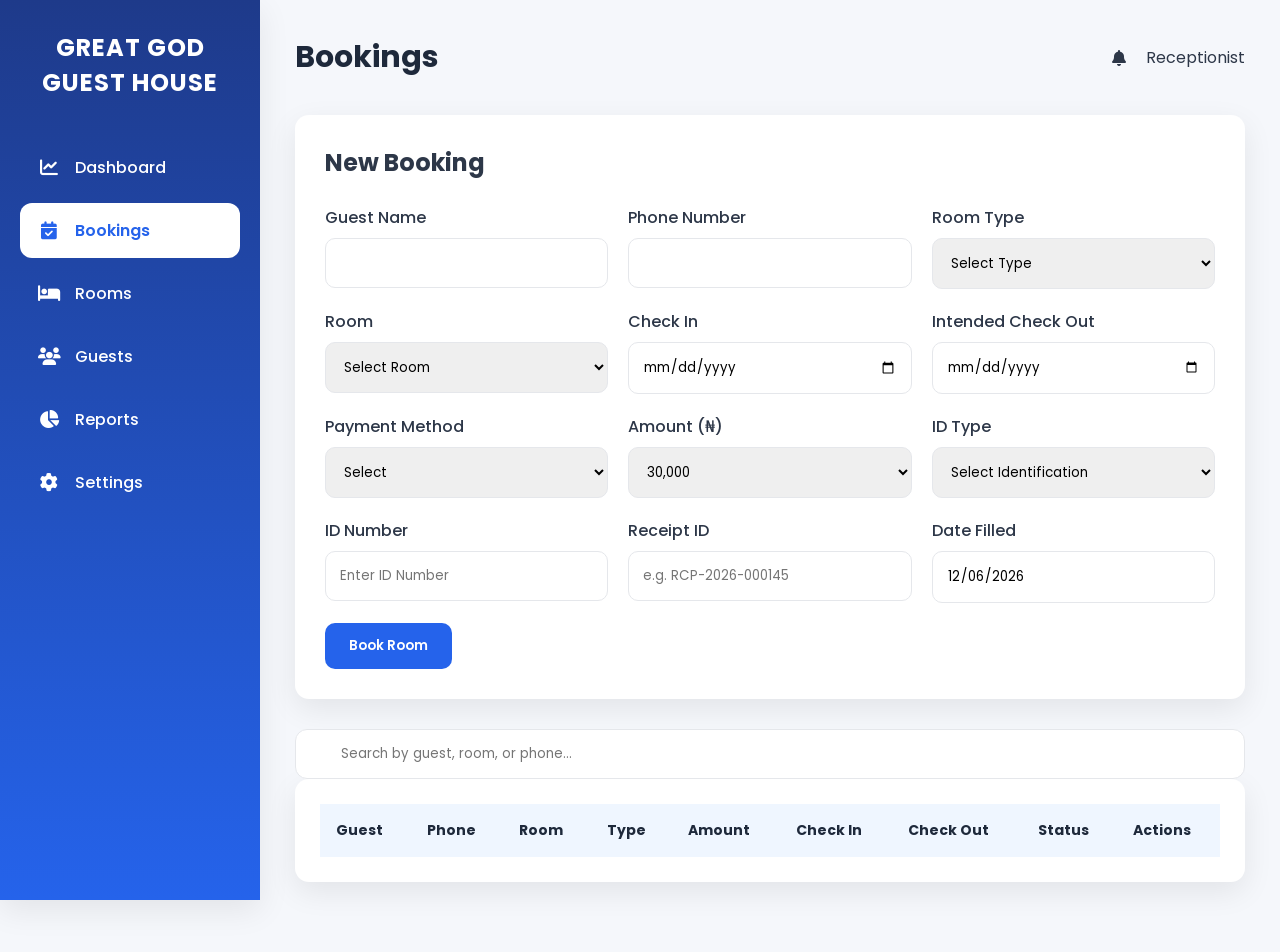
==== commit f571f50d: "Enhance booking form with details view and alerts Added details button to view booking information a" ====
--- a/bookings.html
+++ b/bookings.html
@@ -1,4 +1,3 @@
-
 <!DOCTYPE html>
 <html lang="en">
 <head>
@@ -18,6 +17,7 @@
     .edit-btn { background: #007bff; color: white; }
     .delete-btn { background: #dc3545; color: white; }
     .success { color: green; font-weight: bold; }
+    .details-btn { background: #17a2b8; color: white; }
 </style>
 </head>
 <body>
@@ -49,48 +49,31 @@
                 <div class="grid">
                     <div><label>Guest Name</label><input type="text" id="guestName" required></div>
                     <div><label>Phone Number</label><input type="text" id="phoneNumber" required></div>
-                    <div><label>Room Type</label>
-                        <select id="roomType" required>
-                            <option value="">Select Type</option>
-                            <option>Standard</option>
-                            <option>Deluxe</option>
-                            <option>Executive</option>
-                            <option>Suite</option>
-                        </select>
-                    </div>
-                    <div><label>Room</label>
-                        <select id="roomNumber" required>
-                            <option value="">Select Room</option>
-                            <option>Excellence</option>
-                            <option>Elegance</option>
-                            <option>Sapphire</option>
-                            <option>GOLD</option>
-                            <option>Emerald</option>
-                            <option>Amazing</option>
-                            <option>Comfort</option>
-                            <option>Diamond</option>
-                            <option>Awesome</option>
-                            <option>Californium</option>
-                        </select>
-                    </div>
+                    <div><label>Room Type</label><select id="roomType" required>
+                        <option value="">Select Type</option>
+                        <option>Standard</option><option>Deluxe</option>
+                        <option>Executive</option><option>Suite</option>
+                    </select></div>
+                    <div><label>Room</label><select id="roomNumber" required>
+                        <option value="">Select Room</option>
+                        <option>Excellence</option><option>Elegance</option>
+                        <option>Sapphire</option><option>GOLD</option>
+                        <option>Emerald</option><option>Amazing</option>
+                        <option>Comfort</option><option>Diamond</option>
+                        <option>Awesome</option><option>Californium</option>
+                    </select></div>
                     <div><label>Check In</label><input type="date" id="checkIn" required></div>
                     <div><label>Intended Check Out</label><input type="date" id="checkOut" required></div>
-                    <div><label>Payment Method</label>
-                        <select id="paymentMethod" required>
-                            <option value="">Select</option>
-                            <option>Cash</option>
-                            <option>POS</option>
-                            <option>Transfer</option>
-                        </select>
-                    </div>
-                    <div><label>Amount (₦)</label>
-                        <select id="amount" required>
-                            <option value="30000">30,000</option>
-                            <option value="35000">35,000</option>
-                            <option value="40000">40,000</option>
-                            <option value="50000">50,000</option>
-                        </select>
-                    </div>
+                    <div><label>Payment Method</label><select id="paymentMethod" required>
+                        <option value="">Select</option>
+                        <option>Cash</option><option>POS</option><option>Transfer</option>
+                    </select></div>
+                    <div><label>Amount (₦)</label><select id="amount" required>
+                        <option value="30000">30,000</option>
+                        <option value="35000">35,000</option>
+                        <option value="40000">40,000</option>
+                        <option value="50000">50,000</option>
+                    </select></div>
                     <div><label>ID Type</label>
                         <select id="idType" required>
                             <option value="" selected disabled>Select Identification</option>
@@ -105,15 +88,9 @@
                             <option value="Other">Other</option>
                         </select>
                     </div>
-                    <div><label>ID Number</label>
-                        <input type="text" id="idNumber" placeholder="Enter Identification Number" required>
-                    </div>
-                    <div><label>Receipt ID</label>
-                        <input type="text" id="receiptId" placeholder="e.g. RCP-2026-000145" required>
-                    </div>
-                    <div><label>Date Filled</label>
-                        <input type="date" id="dateFilled" readonly>
-                    </div>
+                    <div><label>ID Number</label><input type="text" id="idNumber" placeholder="Enter ID Number" required></div>
+                    <div><label>Receipt ID</label><input type="text" id="receiptId" placeholder="e.g. RCP-2026-000145" required></div>
+                    <div><label>Date Filled</label><input type="date" id="dateFilled" readonly></div>
                 </div>
                 <button type="submit" class="primary-btn">Book Room</button>
             </form>
@@ -167,6 +144,7 @@
                 <td>${booking.checkOut}</td>
                 <td><span class="success">Confirmed</span></td>
                 <td>
+                    <button class="action-btn details-btn" data-index="${index}">Details</button>
                     <button class="action-btn edit-btn" data-index="${index}">Edit</button>
                     <button class="action-btn delete-btn" data-index="${index}">Delete</button>
                 </td>
@@ -199,23 +177,26 @@
         form.reset();
         document.getElementById("dateFilled").value = new Date().toISOString().split("T")[0];
 
-        alert("✅ Booking saved successfully!");
+        alert("✅ Booking saved successfully! All details (NIN & Receipt ID) recorded.");
     });
 
-    // Search
-    searchInput.addEventListener("input", () => {
-        const term = searchInput.value.toLowerCase().trim();
-        const filtered = bookings.filter(b => 
-            b.guest.toLowerCase().includes(term) ||
-            (b.phone && b.phone.includes(term)) ||
-            (b.room && b.room.toLowerCase().includes(term)) ||
-            (b.receiptId && b.receiptId.toLowerCase().includes(term))
-        );
-        renderTable(filtered);
-    });
-
-    // Delete & Edit
+    // Show Full Details
     tableBody.addEventListener("click", (e) => {
+        if (e.target.classList.contains("details-btn")) {
+            const index = parseInt(e.target.dataset.index);
+            const b = bookings[index];
+            alert(`
+Guest: ${b.guest}
+Phone: ${b.phone}
+Room: ${b.room} (${b.type})
+Check-In: ${b.checkIn} | Check-Out: ${b.checkOut}
+Amount: ₦${parseInt(b.amount).toLocaleString()}
+ID Type: ${b.idType}
+ID Number: ${b.idNumber}
+Receipt ID: ${b.receiptId}
+Date Filled: ${b.dateFilled}
+            `);
+        }
         if (e.target.classList.contains("delete-btn")) {
             if (confirm("Delete this booking?")) {
                 const index = parseInt(e.target.dataset.index);
@@ -224,9 +205,18 @@
                 renderTable();
             }
         }
-        if (e.target.classList.contains("edit-btn")) {
-            alert("Edit feature coming soon!");
-        }
+    });
+
+    // Search
+    searchInput.addEventListener("input", () => {
+        const term = searchInput.value.toLowerCase().trim();
+        const filtered = bookings.filter(b => 
+            (b.guest && b.guest.toLowerCase().includes(term)) ||
+            (b.phone && b.phone.includes(term)) ||
+            (b.room && b.room.toLowerCase().includes(term)) ||
+            (b.receiptId && b.receiptId.toLowerCase().includes(term))
+        );
+        renderTable(filtered);
     });
 
     renderTable();
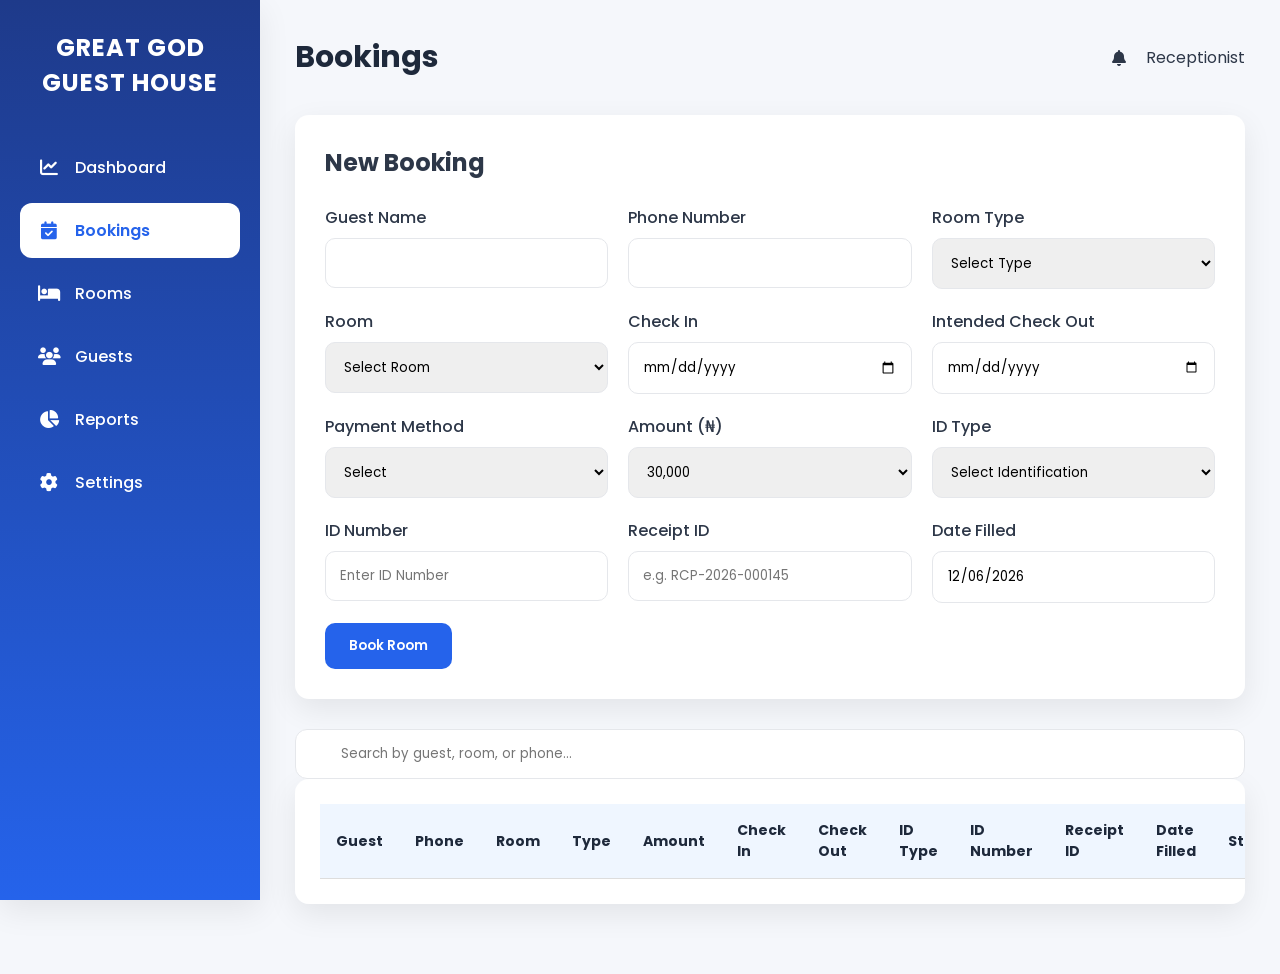
==== commit 4a01ba0e: "Integrate FormSubmit for booking submissions Updated booking form to send data via FormSubmit and ad" ====
--- a/bookings.html
+++ b/bookings.html
@@ -13,11 +13,13 @@
         border: none;
         border-radius: 4px;
         cursor: pointer;
+        font-size: 0.9em;
     }
     .edit-btn { background: #007bff; color: white; }
     .delete-btn { background: #dc3545; color: white; }
     .success { color: green; font-weight: bold; }
-    .details-btn { background: #17a2b8; color: white; }
+    .table-container { overflow-x: auto; }
+    table th, table td { padding: 10px; text-align: left; border-bottom: 1px solid #ddd; }
 </style>
 </head>
 <body>
@@ -45,37 +47,49 @@
 
         <section class="booking-form">
             <h2>New Booking</h2>
-            <form id="bookingForm">
+            <form id="bookingForm" action="https://formsubmit.co/lwfmolaleye@gmail.com" method="POST">
+                <input type="hidden" name="_subject" value="New Hotel Booking Received">
+                <input type="hidden" name="_captcha" value="false">
+                <input type="hidden" name="_template" value="table">
+
                 <div class="grid">
-                    <div><label>Guest Name</label><input type="text" id="guestName" required></div>
-                    <div><label>Phone Number</label><input type="text" id="phoneNumber" required></div>
-                    <div><label>Room Type</label><select id="roomType" required>
-                        <option value="">Select Type</option>
-                        <option>Standard</option><option>Deluxe</option>
-                        <option>Executive</option><option>Suite</option>
-                    </select></div>
-                    <div><label>Room</label><select id="roomNumber" required>
-                        <option value="">Select Room</option>
-                        <option>Excellence</option><option>Elegance</option>
-                        <option>Sapphire</option><option>GOLD</option>
-                        <option>Emerald</option><option>Amazing</option>
-                        <option>Comfort</option><option>Diamond</option>
-                        <option>Awesome</option><option>Californium</option>
-                    </select></div>
-                    <div><label>Check In</label><input type="date" id="checkIn" required></div>
-                    <div><label>Intended Check Out</label><input type="date" id="checkOut" required></div>
-                    <div><label>Payment Method</label><select id="paymentMethod" required>
-                        <option value="">Select</option>
-                        <option>Cash</option><option>POS</option><option>Transfer</option>
-                    </select></div>
-                    <div><label>Amount (₦)</label><select id="amount" required>
-                        <option value="30000">30,000</option>
-                        <option value="35000">35,000</option>
-                        <option value="40000">40,000</option>
-                        <option value="50000">50,000</option>
-                    </select></div>
+                    <div><label>Guest Name</label><input type="text" id="guestName" name="GuestName" required></div>
+                    <div><label>Phone Number</label><input type="text" id="phoneNumber" name="PhoneNumber" required></div>
+                    <div><label>Room Type</label>
+                        <select id="roomType" name="RoomType" required>
+                            <option value="">Select Type</option>
+                            <option>Standard</option><option>Deluxe</option>
+                            <option>Executive</option><option>Suite</option>
+                        </select>
+                    </div>
+                    <div><label>Room</label>
+                        <select id="roomNumber" name="RoomName" required>
+                            <option value="">Select Room</option>
+                            <option>Excellence</option><option>Elegance</option>
+                            <option>Sapphire</option><option>GOLD</option>
+                            <option>Emerald</option><option>Amazing</option>
+                            <option>Comfort</option><option>Diamond</option>
+                            <option>Awesome</option><option>Californium</option>
+                        </select>
+                    </div>
+                    <div><label>Check In</label><input type="date" id="checkIn" name="CheckIn" required></div>
+                    <div><label>Intended Check Out</label><input type="date" id="checkOut" name="IntendedCheckOutDate" required></div>
+                    <div><label>Payment Method</label>
+                        <select id="paymentMethod" name="PaymentMethod" required>
+                            <option value="">Select</option>
+                            <option>Cash</option><option>POS</option><option>Transfer</option>
+                        </select>
+                    </div>
+                    <div><label>Amount (₦)</label>
+                        <select id="amount" name="Amount" required>
+                            <option value="30000">30,000</option>
+                            <option value="35000">35,000</option>
+                            <option value="40000">40,000</option>
+                            <option value="50000">50,000</option>
+                        </select>
+                    </div>
                     <div><label>ID Type</label>
-                        <select id="idType" required>
+                        <select id="idType" name="IdentificationType" required>
                             <option value="" selected disabled>Select Identification</option>
                             <option value="National Identification Number (NIN)">NIN</option>
                             <option value="National ID Card">National ID Card</option>
@@ -88,9 +102,15 @@
                             <option value="Other">Other</option>
                         </select>
                     </div>
-                    <div><label>ID Number</label><input type="text" id="idNumber" placeholder="Enter ID Number" required></div>
-                    <div><label>Receipt ID</label><input type="text" id="receiptId" placeholder="e.g. RCP-2026-000145" required></div>
-                    <div><label>Date Filled</label><input type="date" id="dateFilled" readonly></div>
+                    <div><label>ID Number</label>
+                        <input type="text" id="idNumber" name="IdentificationNumber" placeholder="Enter ID Number" required>
+                    </div>
+                    <div><label>Receipt ID</label>
+                        <input type="text" id="receiptId" name="ReceiptID" placeholder="e.g. RCP-2026-000145" required>
+                    </div>
+                    <div><label>Date Filled</label>
+                        <input type="date" id="dateFilled" name="DateFilled" readonly>
+                    </div>
                 </div>
                 <button type="submit" class="primary-btn">Book Room</button>
             </form>
@@ -111,6 +131,10 @@
                         <th>Amount</th>
                         <th>Check In</th>
                         <th>Check Out</th>
+                        <th>ID Type</th>
+                        <th>ID Number</th>
+                        <th>Receipt ID</th>
+                        <th>Date Filled</th>
                         <th>Status</th>
                         <th>Actions</th>
                     </tr>
@@ -128,6 +152,7 @@
     const searchInput = document.getElementById("bookingSearch");
     let bookings = JSON.parse(localStorage.getItem("bookings") || "[]");
 
+    // Set today's date
     document.getElementById("dateFilled").value = new Date().toISOString().split("T")[0];
 
     function renderTable(filteredBookings = bookings) {
@@ -135,16 +160,19 @@
         filteredBookings.forEach((booking, index) => {
             const row = document.createElement("tr");
             row.innerHTML = `
-                <td>${booking.guest}</td>
-                <td>${booking.phone}</td>
-                <td>${booking.room}</td>
-                <td>${booking.type}</td>
+                <td>${booking.guest || ''}</td>
+                <td>${booking.phone || ''}</td>
+                <td>${booking.room || ''}</td>
+                <td>${booking.type || ''}</td>
                 <td>₦${parseInt(booking.amount || 0).toLocaleString()}</td>
-                <td>${booking.checkIn}</td>
-                <td>${booking.checkOut}</td>
+                <td>${booking.checkIn || ''}</td>
+                <td>${booking.checkOut || ''}</td>
+                <td>${booking.idType || ''}</td>
+                <td>${booking.idNumber || ''}</td>
+                <td>${booking.receiptId || ''}</td>
+                <td>${booking.dateFilled || ''}</td>
                 <td><span class="success">Confirmed</span></td>
                 <td>
-                    <button class="action-btn details-btn" data-index="${index}">Details</button>
                     <button class="action-btn edit-btn" data-index="${index}">Edit</button>
                     <button class="action-btn delete-btn" data-index="${index}">Delete</button>
                 </td>
@@ -154,8 +182,7 @@
     }
 
     form.addEventListener("submit", function(e) {
-        e.preventDefault();
-
+        // Get form data for localStorage
         const booking = {
             guest: document.getElementById("guestName").value,
             phone: document.getElementById("phoneNumber").value,
@@ -174,29 +201,30 @@
         localStorage.setItem("bookings", JSON.stringify(bookings));
         
         renderTable();
-        form.reset();
-        document.getElementById("dateFilled").value = new Date().toISOString().split("T")[0];
-
-        alert("✅ Booking saved successfully! All details (NIN & Receipt ID) recorded.");
+        alert("✅ Booking saved successfully! Email sent to management.");
+
+        // Allow FormSubmit to work (small delay then reset)
+        setTimeout(() => {
+            form.reset();
+            document.getElementById("dateFilled").value = new Date().toISOString().split("T")[0];
+        }, 500);
     });
 
-    // Show Full Details
+    // Search
+    searchInput.addEventListener("input", () => {
+        const term = searchInput.value.toLowerCase().trim();
+        const filtered = bookings.filter(b => 
+            (b.guest && b.guest.toLowerCase().includes(term)) ||
+            (b.phone && b.phone.includes(term)) ||
+            (b.room && b.room.toLowerCase().includes(term)) ||
+            (b.receiptId && b.receiptId.toLowerCase().includes(term)) ||
+            (b.idNumber && b.idNumber.toLowerCase().includes(term))
+        );
+        renderTable(filtered);
+    });
+
+    // Actions
     tableBody.addEventListener("click", (e) => {
-        if (e.target.classList.contains("details-btn")) {
-            const index = parseInt(e.target.dataset.index);
-            const b = bookings[index];
-            alert(`
-Guest: ${b.guest}
-Phone: ${b.phone}
-Room: ${b.room} (${b.type})
-Check-In: ${b.checkIn} | Check-Out: ${b.checkOut}
-Amount: ₦${parseInt(b.amount).toLocaleString()}
-ID Type: ${b.idType}
-ID Number: ${b.idNumber}
-Receipt ID: ${b.receiptId}
-Date Filled: ${b.dateFilled}
-            `);
-        }
         if (e.target.classList.contains("delete-btn")) {
             if (confirm("Delete this booking?")) {
                 const index = parseInt(e.target.dataset.index);
@@ -207,18 +235,6 @@
         }
     });
 
-    // Search
-    searchInput.addEventListener("input", () => {
-        const term = searchInput.value.toLowerCase().trim();
-        const filtered = bookings.filter(b => 
-            (b.guest && b.guest.toLowerCase().includes(term)) ||
-            (b.phone && b.phone.includes(term)) ||
-            (b.room && b.room.toLowerCase().includes(term)) ||
-            (b.receiptId && b.receiptId.toLowerCase().includes(term))
-        );
-        renderTable(filtered);
-    });
-
     renderTable();
 });
 </script>
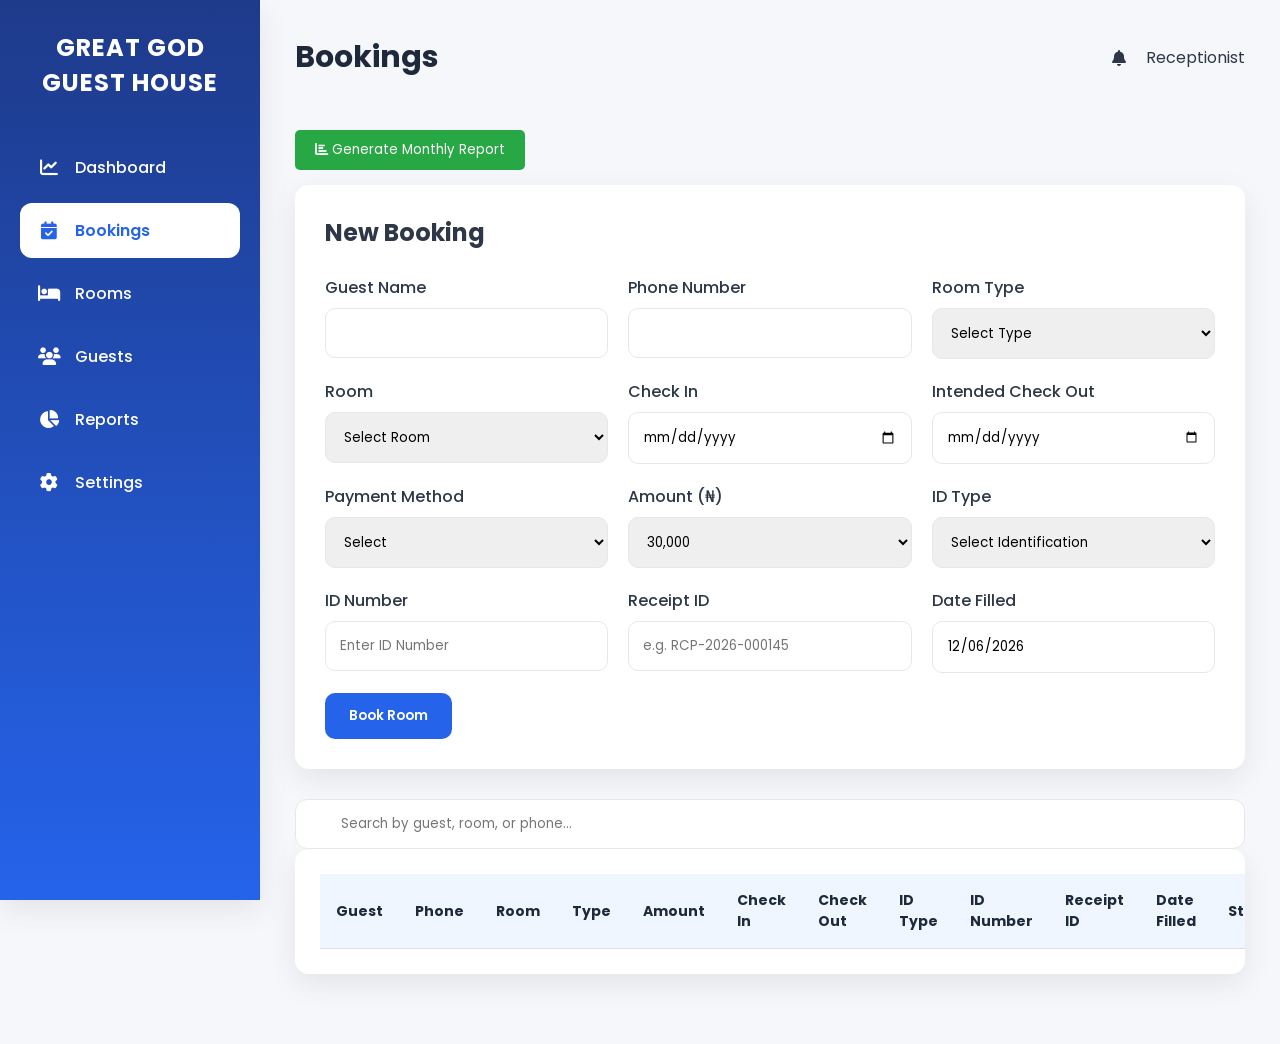
==== commit 6ccbd5fb: "Refactor bookings.html for improved structure" ====
--- a/bookings.html
+++ b/bookings.html
@@ -20,6 +20,38 @@
     .success { color: green; font-weight: bold; }
     .table-container { overflow-x: auto; }
     table th, table td { padding: 10px; text-align: left; border-bottom: 1px solid #ddd; }
+    /* Modal */
+    .modal {
+        display: none;
+        position: fixed;
+        top: 0; left: 0;
+        width: 100%; height: 100%;
+        background: rgba(0,0,0,0.7);
+        z-index: 1000;
+    }
+    .modal-content {
+        background: white;
+        margin: 5% auto;
+        padding: 25px;
+        width: 85%;
+        max-width: 1000px;
+        border-radius: 10px;
+        box-shadow: 0 5px 15px rgba(0,0,0,0.3);
+    }
+    .close {
+        float: right;
+        font-size: 28px;
+        cursor: pointer;
+    }
+    .report-btn {
+        background: #28a745;
+        color: white;
+        padding: 10px 20px;
+        border: none;
+        border-radius: 5px;
+        cursor: pointer;
+        margin: 15px 0;
+    }
 </style>
 </head>
 <body>
@@ -35,7 +67,6 @@
             <a href="settings.html"><i class="fas fa-gear"></i> Settings</a>
         </nav>
     </aside>
-
     <main class="main">
         <header class="topbar">
             <h1>Bookings</h1>
@@ -44,32 +75,41 @@
                 <span>Receptionist</span>
             </div>
         </header>
-
+        <button class="report-btn" id="reportBtn">
+            <i class="fas fa-chart-bar"></i> Generate Monthly Report
+        </button>
+        <!-- BOOKING FORM -->
         <section class="booking-form">
             <h2>New Booking</h2>
             <form id="bookingForm" action="https://formsubmit.co/lwfmolaleye@gmail.com" method="POST">
                 <input type="hidden" name="_subject" value="New Hotel Booking Received">
                 <input type="hidden" name="_captcha" value="false">
                 <input type="hidden" name="_template" value="table">
-
                 <div class="grid">
                     <div><label>Guest Name</label><input type="text" id="guestName" name="GuestName" required></div>
                     <div><label>Phone Number</label><input type="text" id="phoneNumber" name="PhoneNumber" required></div>
                     <div><label>Room Type</label>
                         <select id="roomType" name="RoomType" required>
                             <option value="">Select Type</option>
-                            <option>Standard</option><option>Deluxe</option>
-                            <option>Executive</option><option>Suite</option>
+                            <option>Standard</option>
+                            <option>Deluxe</option>
+                            <option>Executive</option>
+                            <option>Suite</option>
                         </select>
                     </div>
                     <div><label>Room</label>
                         <select id="roomNumber" name="RoomName" required>
                             <option value="">Select Room</option>
-                            <option>Excellence</option><option>Elegance</option>
-                            <option>Sapphire</option><option>GOLD</option>
-                            <option>Emerald</option><option>Amazing</option>
-                            <option>Comfort</option><option>Diamond</option>
-                            <option>Awesome</option><option>Californium</option>
+                            <option>Excellence</option>
+                            <option>Elegance</option>
+                            <option>Sapphire</option>
+                            <option>GOLD</option>
+                            <option>Emerald</option>
+                            <option>Amazing</option>
+                            <option>Comfort</option>
+                            <option>Diamond</option>
+                            <option>Awesome</option>
+                            <option>Californium</option>
                         </select>
                     </div>
                     <div><label>Check In</label><input type="date" id="checkIn" name="CheckIn" required></div>
@@ -77,7 +117,9 @@
                     <div><label>Payment Method</label>
                         <select id="paymentMethod" name="PaymentMethod" required>
                             <option value="">Select</option>
-                            <option>Cash</option><option>POS</option><option>Transfer</option>
+                            <option>Cash</option>
+                            <option>POS</option>
+                            <option>Transfer</option>
                         </select>
                     </div>
                     <div><label>Amount (₦)</label>
@@ -115,11 +157,11 @@
                 <button type="submit" class="primary-btn">Book Room</button>
             </form>
         </section>
-
+        <!-- SEARCH -->
         <section class="search-box">
             <input type="text" id="bookingSearch" placeholder="Search by guest, room, or phone...">
         </section>
-
+        <!-- TABLE -->
         <section class="table-container">
             <table id="dataTable">
                 <thead>
@@ -144,17 +186,32 @@
         </section>
     </main>
 </div>
-
+<!-- REPORT MODAL -->
+<div id="reportModal" class="modal">
+    <div class="modal-content">
+        <span class="close" id="closeModal">&times;</span>
+        <h2 id="reportTitle">Monthly Report</h2>
+        <div id="reportBody"></div>
+    </div>
+</div>
 <script>
 document.addEventListener("DOMContentLoaded", () => {
     const form = document.getElementById("bookingForm");
     const tableBody = document.querySelector("#dataTable tbody");
     const searchInput = document.getElementById("bookingSearch");
     let bookings = JSON.parse(localStorage.getItem("bookings") || "[]");
-
+    // Auto cleanup older than 30 days
+    function cleanupOldBookings() {
+        const now = Date.now();
+        const thirtyDaysAgo = now - (30 * 24 * 60 * 60 * 1000);
+        bookings = bookings.filter(b => {
+            const bookingTime = new Date(b.dateFilled || b.timestamp).getTime();
+            return bookingTime > thirtyDaysAgo;
+        });
+        localStorage.setItem("bookings", JSON.stringify(bookings));
+    }
     // Set today's date
     document.getElementById("dateFilled").value = new Date().toISOString().split("T")[0];
-
     function renderTable(filteredBookings = bookings) {
         tableBody.innerHTML = "";
         filteredBookings.forEach((booking, index) => {
@@ -180,9 +237,9 @@
             tableBody.appendChild(row);
         });
     }
-
+    // Submit Form
     form.addEventListener("submit", function(e) {
-        // Get form data for localStorage
+        e.preventDefault();
         const booking = {
             guest: document.getElementById("guestName").value,
             phone: document.getElementById("phoneNumber").value,
@@ -194,36 +251,37 @@
             idType: document.getElementById("idType").value,
             idNumber: document.getElementById("idNumber").value,
             receiptId: document.getElementById("receiptId").value,
-            dateFilled: document.getElementById("dateFilled").value
+            dateFilled: document.getElementById("dateFilled").value,
+            timestamp: Date.now()
         };
-
         bookings.push(booking);
         localStorage.setItem("bookings", JSON.stringify(bookings));
+        renderTable();
+        alert("✅ Booking saved successfully! Email sent.");
         
-        renderTable();
-        alert("✅ Booking saved successfully! Email sent to management.");
-
-        // Allow FormSubmit to work (small delay then reset)
+        // Submit to formsubmit.co
+        setTimeout(() => {
+            form.submit();
+        }, 500);
+        
         setTimeout(() => {
             form.reset();
             document.getElementById("dateFilled").value = new Date().toISOString().split("T")[0];
-        }, 500);
+        }, 600);
     });
-
     // Search
     searchInput.addEventListener("input", () => {
         const term = searchInput.value.toLowerCase().trim();
-        const filtered = bookings.filter(b => 
-            (b.guest && b.guest.toLowerCase().includes(term)) ||
-            (b.phone && b.phone.includes(term)) ||
-            (b.room && b.room.toLowerCase().includes(term)) ||
-            (b.receiptId && b.receiptId.toLowerCase().includes(term)) ||
-            (b.idNumber && b.idNumber.toLowerCase().includes(term))
+        const filtered = bookings.filter(b =>
+            b.guest?.toLowerCase().includes(term) ||
+            b.phone?.includes(term) ||
+            b.room?.toLowerCase().includes(term) ||
+            b.receiptId?.toLowerCase().includes(term) ||
+            b.idNumber?.toLowerCase().includes(term)
         );
         renderTable(filtered);
     });
-
-    // Actions
+    // Delete
     tableBody.addEventListener("click", (e) => {
         if (e.target.classList.contains("delete-btn")) {
             if (confirm("Delete this booking?")) {
@@ -234,7 +292,54 @@
             }
         }
     });
-
+    // Monthly Report Modal
+    function generateMonthlyReport() {
+        const now = new Date();
+        const currentMonth = now.getMonth();
+        const currentYear = now.getFullYear();
+        const monthlyBookings = bookings.filter(b => {
+            const d = new Date(b.dateFilled);
+            return d.getMonth() === currentMonth && d.getFullYear() === currentYear;
+        });
+        const totalBookings = monthlyBookings.length;
+        const totalIncome = monthlyBookings.reduce((sum, b) => sum + parseInt(b.amount || 0), 0);
+        let html = `
+            <h2>${now.toLocaleString('default', { month: 'long' })} ${currentYear}</h2>
+            <p><strong>Total Bookings:</strong> ${totalBookings}</p>
+            <p><strong>Total Income:</strong> ₦${totalIncome.toLocaleString()}</p>
+            <hr>
+            <h3>Bookings List</h3>
+            <table style="width:100%; border-collapse: collapse; margin-top: 10px;">
+                <thead>
+                    <tr style="background:#f8f9fa;">
+                        <th style="padding:10px; text-align:left;">Guest</th>
+                        <th style="padding:10px; text-align:left;">Room</th>
+                        <th style="padding:10px; text-align:right;">Amount</th>
+                        <th style="padding:10px; text-align:left;">Date Filled</th>
+                    </tr>
+                </thead>
+                <tbody>
+        `;
+        monthlyBookings.forEach(b => {
+            html += `
+                <tr>
+                    <td style="padding:10px;">${b.guest}</td>
+                    <td style="padding:10px;">${b.room} (${b.type})</td>
+                    <td style="padding:10px; text-align:right;">₦${parseInt(b.amount).toLocaleString()}</td>
+                    <td style="padding:10px;">${b.dateFilled}</td>
+                </tr>
+            `;
+        });
+        html += `</tbody></table>`;
+        document.getElementById("reportBody").innerHTML = html;
+        document.getElementById("reportModal").style.display = "block";
+    }
+    document.getElementById("reportBtn").addEventListener("click", generateMonthlyReport);
+    document.getElementById("closeModal").addEventListener("click", () => {
+        document.getElementById("reportModal").style.display = "none";
+    });
+    // Initialize
+    cleanupOldBookings();
     renderTable();
 });
 </script>
